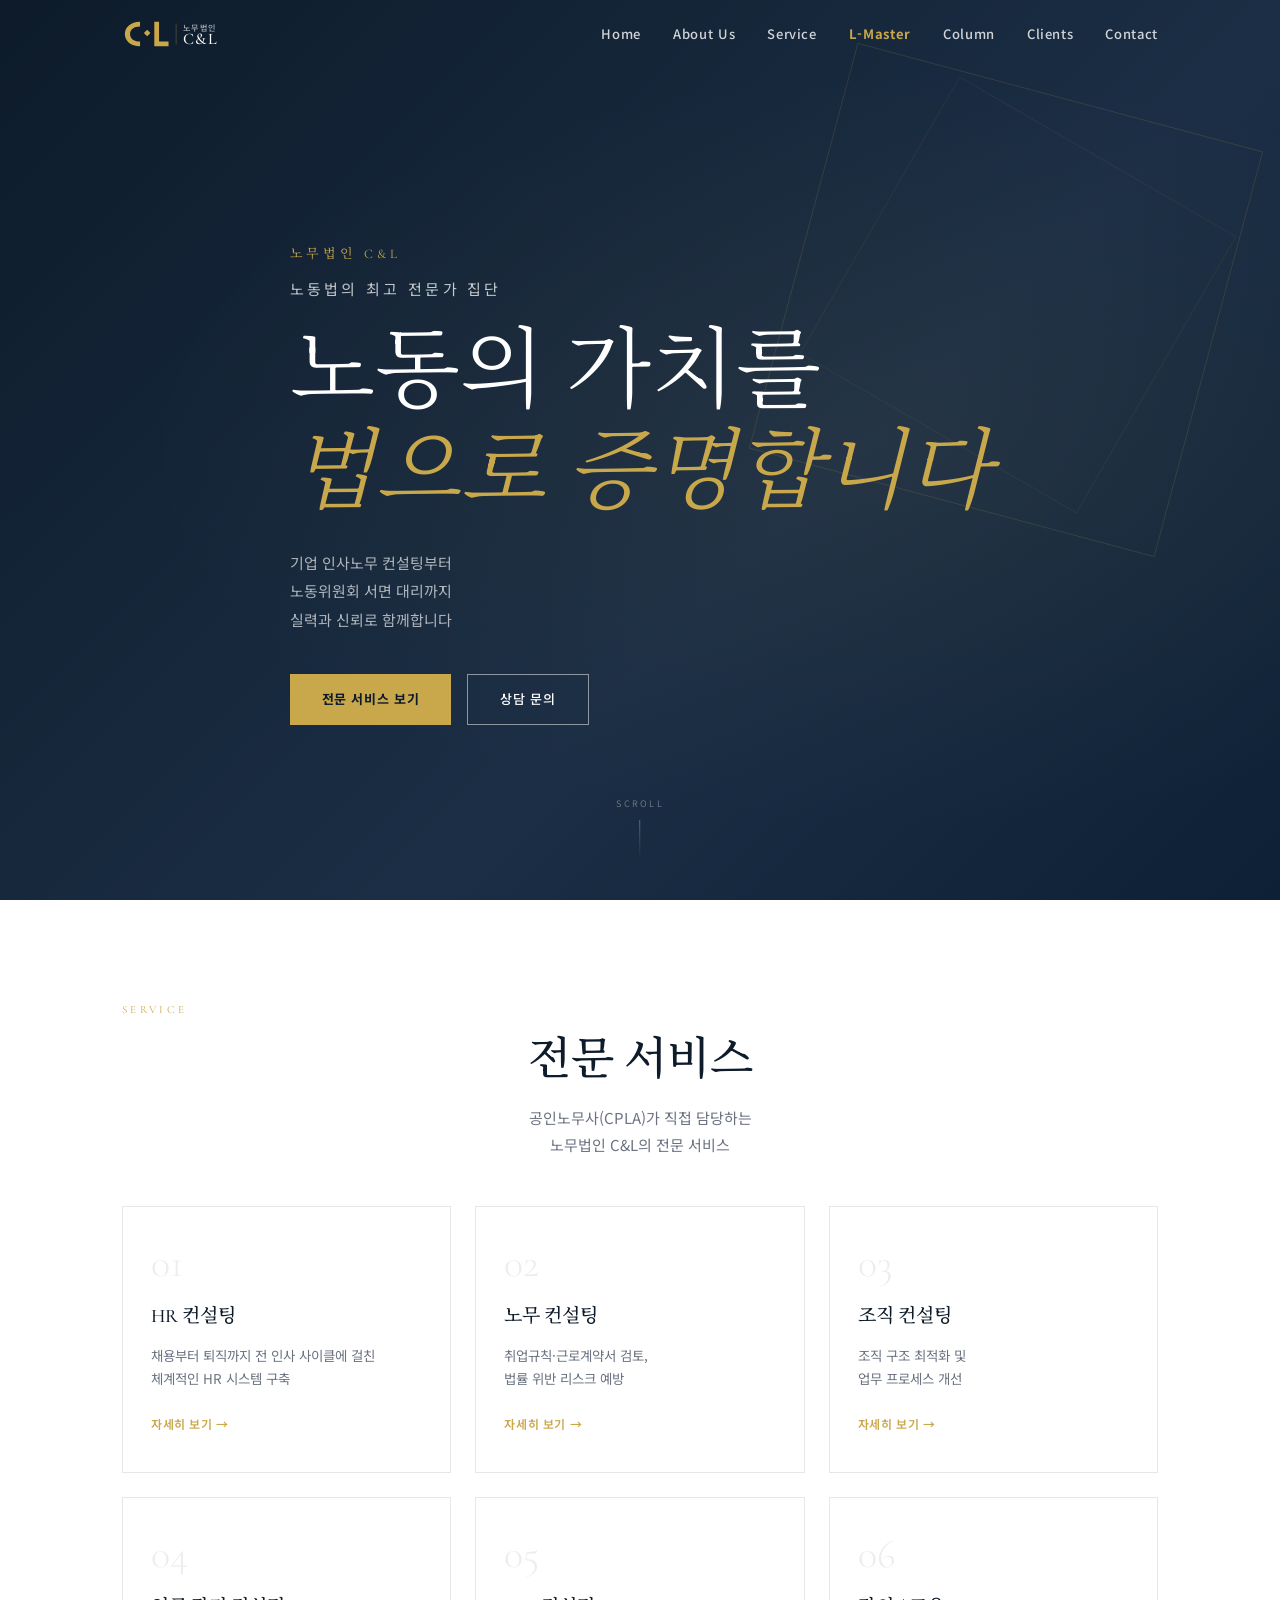
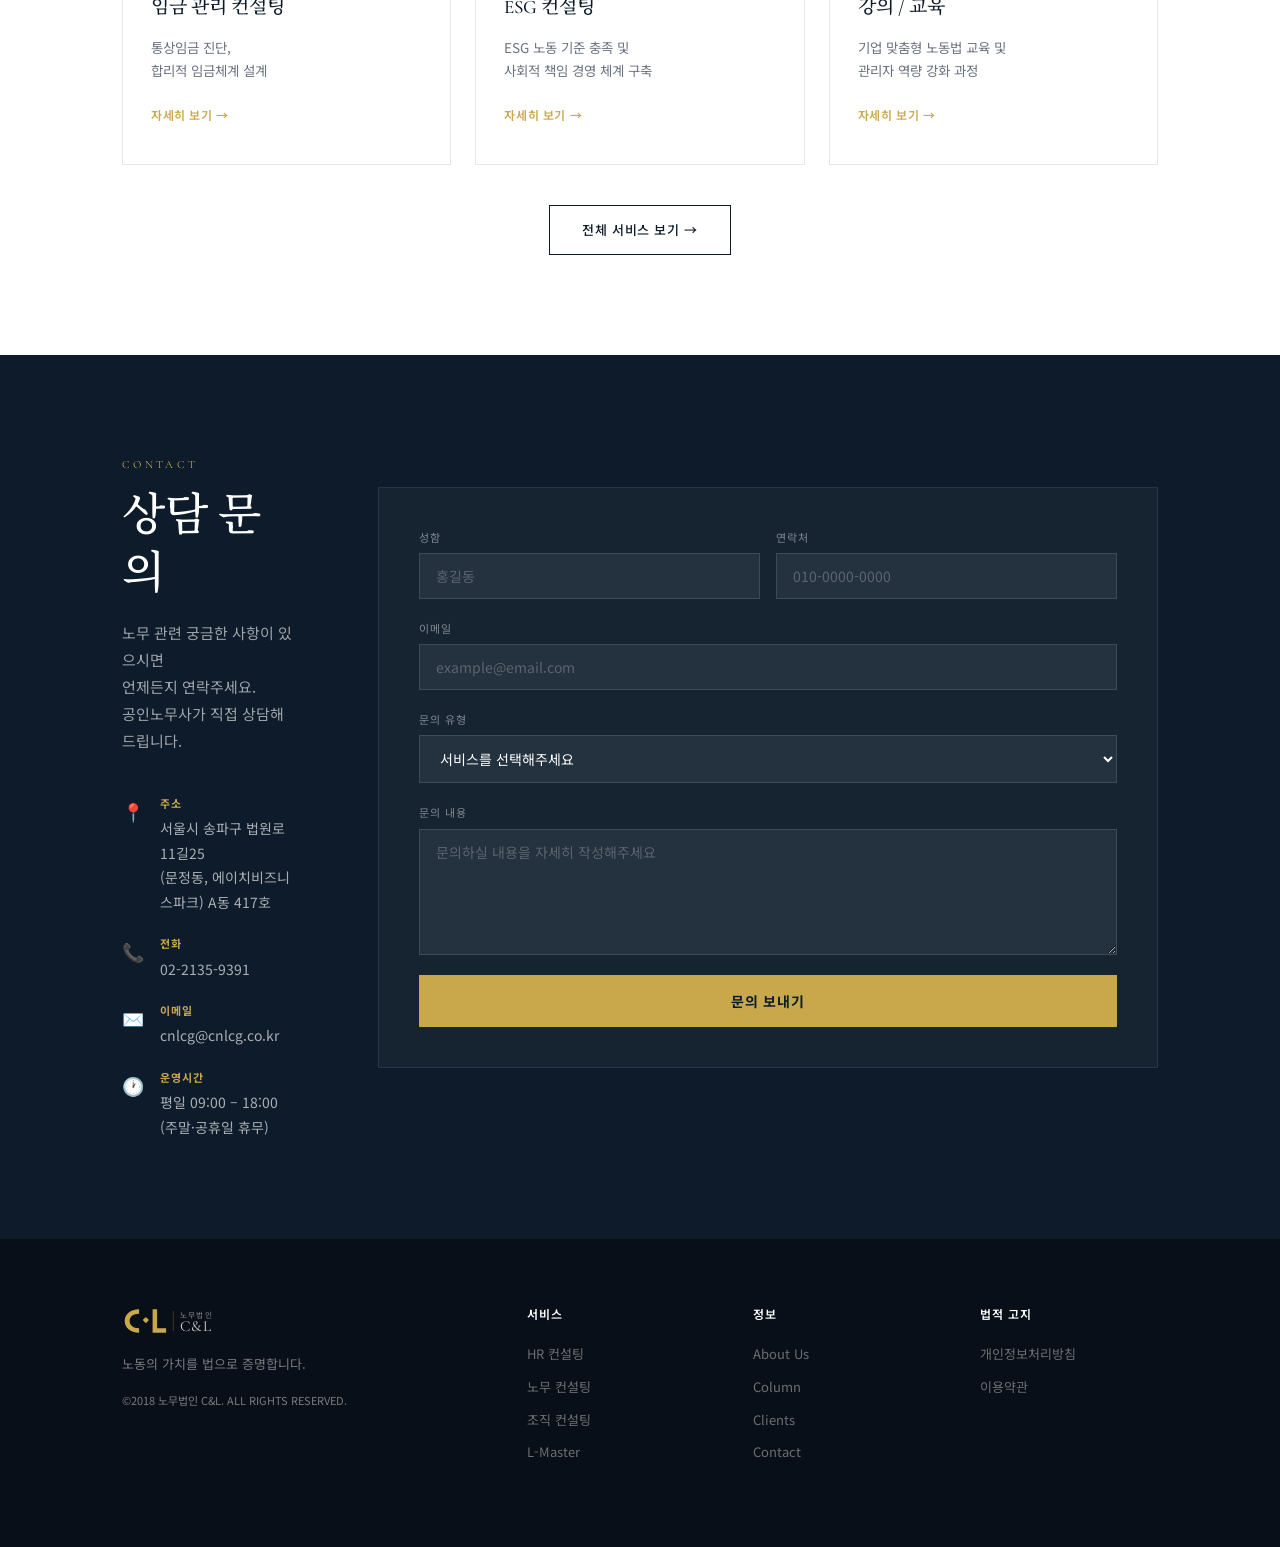
==== index.html @ 1c38db52 "Add files via upload" ====
<!DOCTYPE html>
<html lang="ko">
<head>
  <meta charset="UTF-8"/><meta name="viewport" content="width=device-width,initial-scale=1.0"/>
  <title>노무법인 C&amp;L | Labor &amp; HR Consulting</title>
  <link rel="stylesheet" href="style.css"/>
  <link rel="preconnect" href="https://fonts.googleapis.com">
  <link href="https://fonts.googleapis.com/css2?family=Noto+Serif+KR:wght@300;400;600;700&family=Noto+Sans+KR:wght@300;400;500;700&family=Cormorant+Garamond:ital,wght@0,300;0,500;0,600;1,300;1,500&display=swap" rel="stylesheet">
</head>
<body>
<!-- NAV -->
<header class="nav-header" id="navbar">
  <div class="nav-inner">
    <a href="index.html" class="logo">
      <svg class="logo-svg" viewBox="0 0 148 40" fill="none">
        <path d="M19 7 C9 7 3 13 3 20 C3 27 9 33 19 33 L19 28 C12 28 8.5 24.5 8.5 20 C8.5 15.5 12 12 19 12 Z" fill="#c9a84c"/>
        <rect x="24" y="16.5" width="5" height="5" rx="0.8" fill="#c9a84c" transform="rotate(45 26.5 19)"/>
        <path d="M34 7 L34 33 L49 33 L49 28 L39 28 L39 7 Z" fill="#c9a84c"/>
        <line x1="57" y1="9" x2="57" y2="31" stroke="rgba(201,168,76,0.3)" stroke-width="1"/>
        <text x="64" y="17" font-family="'Noto Sans KR',sans-serif" font-size="8.5" font-weight="500" fill="rgba(255,255,255,0.65)" letter-spacing="1.5">노무법인</text>
        <text x="64" y="31" font-family="'Cormorant Garamond',serif" font-size="17" font-weight="500" fill="#ffffff" letter-spacing="1.5">C&amp;L</text>
      </svg>
    </a>
    <nav class="nav-links">
      <a href="index.html"   class="nav-link active">Home</a>
      <a href="about.html"   class="nav-link">About Us</a>
      <a href="service.html" class="nav-link">Service</a>
      <a href="lmaster.html" class="nav-link lmaster-link">L-Master</a>
      <a href="column.html"  class="nav-link">Column</a>
      <a href="clients.html" class="nav-link">Clients</a>
      <a href="contact.html" class="nav-link">Contact</a>
    </nav>
    <button class="hamburger" id="hamburger"><span></span><span></span><span></span></button>
  </div>
  <div class="mobile-menu" id="mobileMenu">
    <a href="index.html"   class="mob-link">Home</a>
    <a href="about.html"   class="mob-link">About Us</a>
    <a href="service.html" class="mob-link">Service</a>
    <a href="lmaster.html" class="mob-link">L-Master</a>
    <a href="column.html"  class="mob-link">Column</a>
    <a href="clients.html" class="mob-link">Clients</a>
    <a href="contact.html" class="mob-link">Contact</a>
  </div>
</header>

<!-- HERO -->
<section class="hero" id="home">
  <div class="hero-bg"></div>
  <div class="hero-overlay"></div>
  <div class="hero-content">
    <p class="hero-firm animate-up">노무법인 C&amp;L</p>
    <p class="hero-sub animate-up delay-1">노동법의 최고 전문가 집단</p>
    <h1 class="hero-title animate-up delay-2">노동의 가치를<br/><em>법으로 증명합니다</em></h1>
    <p class="hero-desc animate-up delay-3">
      기업 인사노무 컨설팅부터<br/>노동위원회 서면 대리까지<br/>실력과 신뢰로 함께합니다
    </p>
    <div class="hero-cta animate-up delay-4">
      <a href="service.html" class="btn-primary">전문 서비스 보기</a>
      <a href="contact.html" class="btn-outline">상담 문의</a>
    </div>
  </div>
  <div class="hero-scroll-indicator"><span>SCROLL</span><div class="scroll-line"></div></div>
</section>

<!-- 전문 서비스 안내 -->
<section class="section service-section" id="service">
  <div class="container">
    <div class="section-label">Service</div>
    <h2 class="section-title centered">전문 서비스</h2>
    <p class="section-sub centered">
      공인노무사(CPLA)가 직접 담당하는<br/>노무법인 C&amp;L의 전문 서비스
    </p>
    <div class="service-grid">
      <div class="service-card">
        <div class="service-num">01</div>
        <h3>HR 컨설팅</h3>
        <p>채용부터 퇴직까지 전 인사 사이클에 걸친<br/>체계적인 HR 시스템 구축</p>
        <a href="service.html#hr" class="service-link">자세히 보기 →</a>
      </div>
      <div class="service-card">
        <div class="service-num">02</div>
        <h3>노무 컨설팅</h3>
        <p>취업규칙·근로계약서 검토,<br/>법률 위반 리스크 예방</p>
        <a href="service.html#labor" class="service-link">자세히 보기 →</a>
      </div>
      <div class="service-card">
        <div class="service-num">03</div>
        <h3>조직 컨설팅</h3>
        <p>조직 구조 최적화 및<br/>업무 프로세스 개선</p>
        <a href="service.html#org" class="service-link">자세히 보기 →</a>
      </div>
      <div class="service-card">
        <div class="service-num">04</div>
        <h3>임금 관리 컨설팅</h3>
        <p>통상임금 진단,<br/>합리적 임금체계 설계</p>
        <a href="service.html#salary" class="service-link">자세히 보기 →</a>
      </div>
      <div class="service-card">
        <div class="service-num">05</div>
        <h3>ESG 컨설팅</h3>
        <p>ESG 노동 기준 충족 및<br/>사회적 책임 경영 체계 구축</p>
        <a href="service.html#esg" class="service-link">자세히 보기 →</a>
      </div>
      <div class="service-card">
        <div class="service-num">06</div>
        <h3>강의 / 교육</h3>
        <p>기업 맞춤형 노동법 교육 및<br/>관리자 역량 강화 과정</p>
        <a href="service.html#lecture" class="service-link">자세히 보기 →</a>
      </div>
    </div>
    <div style="text-align:center;margin-top:40px">
      <a href="service.html" class="btn-outline dark">전체 서비스 보기 →</a>
    </div>
  </div>
</section>

<!-- 상담 문의 -->
<section class="section contact-section" id="contact">
  <div class="container">
    <div class="section-label">Contact</div>
    <div class="contact-grid">
      <div class="contact-info">
        <h2 class="section-title">상담 문의</h2>
        <p class="contact-desc">
          노무 관련 궁금한 사항이 있으시면<br/>언제든지 연락주세요.<br/>
          공인노무사가 직접 상담해 드립니다.
        </p>
        <div class="contact-details">
          <div class="contact-item">
            <span class="contact-icon">📍</span>
            <div><strong>주소</strong>
              <p>서울시 송파구 법원로 11길25<br/>(문정동, 에이치비즈니스파크) A동 417호</p>
            </div>
          </div>
          <div class="contact-item">
            <span class="contact-icon">📞</span>
            <div><strong>전화</strong><p>02-2135-9391</p></div>
          </div>
          <div class="contact-item">
            <span class="contact-icon">✉️</span>
            <div><strong>이메일</strong><p>cnlcg@cnlcg.co.kr</p></div>
          </div>
          <div class="contact-item">
            <span class="contact-icon">🕐</span>
            <div><strong>운영시간</strong><p>평일 09:00 – 18:00<br/>(주말·공휴일 휴무)</p></div>
          </div>
        </div>
      </div>
      <div class="contact-form-wrap">
        <form class="contact-form" onsubmit="handleSubmit(event)">
          <div class="form-row">
            <div class="form-group"><label>성함</label><input type="text" placeholder="홍길동" required/></div>
            <div class="form-group"><label>연락처</label><input type="tel" placeholder="010-0000-0000" required/></div>
          </div>
          <div class="form-group"><label>이메일</label><input type="email" placeholder="example@email.com"/></div>
          <div class="form-group">
            <label>문의 유형</label>
            <select>
              <option value="">서비스를 선택해주세요</option>
              <option>HR 컨설팅</option><option>노무 컨설팅</option><option>조직 컨설팅</option>
              <option>임금 관리 컨설팅</option><option>ESG 컨설팅</option><option>강의 / 교육</option>
              <option>L-Master (노동위원회 서면)</option><option>기타</option>
            </select>
          </div>
          <div class="form-group"><label>문의 내용</label><textarea placeholder="문의하실 내용을 자세히 작성해주세요" rows="5" required></textarea></div>
          <button type="submit" class="btn-primary full-width">문의 보내기</button>
        </form>
      </div>
    </div>
  </div>
</section>

<!-- FOOTER -->
<footer class="footer">
  <div class="container">
    <div class="footer-grid">
      <div class="footer-brand">
        <svg class="footer-logo-svg" viewBox="0 0 148 40" fill="none">
          <path d="M19 7 C9 7 3 13 3 20 C3 27 9 33 19 33 L19 28 C12 28 8.5 24.5 8.5 20 C8.5 15.5 12 12 19 12 Z" fill="#c9a84c"/>
          <rect x="24" y="16.5" width="5" height="5" rx="0.8" fill="#c9a84c" transform="rotate(45 26.5 19)"/>
          <path d="M34 7 L34 33 L49 33 L49 28 L39 28 L39 7 Z" fill="#c9a84c"/>
          <line x1="57" y1="9" x2="57" y2="31" stroke="rgba(201,168,76,0.3)" stroke-width="1"/>
          <text x="64" y="17" font-family="'Noto Sans KR',sans-serif" font-size="8.5" fill="rgba(255,255,255,0.5)" letter-spacing="1.5">노무법인</text>
          <text x="64" y="31" font-family="'Cormorant Garamond',serif" font-size="17" fill="rgba(255,255,255,0.8)" letter-spacing="1.5">C&amp;L</text>
        </svg>
        <p>노동의 가치를 법으로 증명합니다.</p>
        <p class="footer-copy">©2018 노무법인 C&amp;L. ALL RIGHTS RESERVED.</p>
      </div>
      <div class="footer-links"><h4>서비스</h4>
        <a href="service.html">HR 컨설팅</a><a href="service.html">노무 컨설팅</a>
        <a href="service.html">조직 컨설팅</a><a href="lmaster.html">L-Master</a>
      </div>
      <div class="footer-links"><h4>정보</h4>
        <a href="about.html">About Us</a><a href="column.html">Column</a>
        <a href="clients.html">Clients</a><a href="contact.html">Contact</a>
      </div>
      <div class="footer-links"><h4>법적 고지</h4>
        <a href="#">개인정보처리방침</a><a href="#">이용약관</a>
      </div>
    </div>
  </div>
</footer>
<script src="script.js"></script>
</body>
</html>
---- style.css ----
/* ── RESET & VARIABLES ── */
*, *::before, *::after { box-sizing: border-box; margin: 0; padding: 0; }

:root {
  --navy:    #0d1b2a;
  --navy2:   #1b2e45;
  --gold:    #c9a84c;
  --gold2:   #e8c96a;
  --cream:   #f5f0e8;
  --light:   #fafaf7;
  --gray:    #6b7280;
  --gray2:   #9ca3af;
  --white:   #ffffff;
  --lm-dark: #111827;
  --lm-red:  #c0392b;

  --ff-serif: 'Cormorant Garamond', 'Noto Serif KR', serif;
  --ff-sans:  'Noto Sans KR', sans-serif;

  --radius: 4px;
  --shadow: 0 4px 24px rgba(13,27,42,0.10);
  --shadow-lg: 0 12px 48px rgba(13,27,42,0.18);
}

html { scroll-behavior: smooth; }

body {
  font-family: var(--ff-sans);
  font-size: 15px;
  line-height: 1.75;
  color: var(--navy);
  background: var(--white);
  overflow-x: hidden;
}

/* ── TYPOGRAPHY HELPERS ── */
.section-label {
  font-family: var(--ff-serif);
  font-size: 11px;
  letter-spacing: 0.3em;
  text-transform: uppercase;
  color: var(--gold);
  margin-bottom: 12px;
}

.section-title {
  font-family: var(--ff-serif);
  font-size: clamp(2rem, 4vw, 2.8rem);
  font-weight: 500;
  line-height: 1.3;
  color: var(--navy);
  margin-bottom: 16px;
}

.section-title.centered,
.section-sub.centered {
  text-align: center;
}

.section-sub {
  color: var(--gray);
  font-size: 15px;
  margin-bottom: 48px;
  max-width: 520px;
}

.centered { margin-left: auto; margin-right: auto; }

.section {
  padding: 100px 0;
}

.container {
  max-width: 1100px;
  margin: 0 auto;
  padding: 0 32px;
}

/* ── BUTTONS ── */
.btn-primary {
  display: inline-block;
  background: var(--gold);
  color: var(--navy);
  font-family: var(--ff-sans);
  font-weight: 700;
  font-size: 13px;
  letter-spacing: 0.05em;
  padding: 14px 32px;
  text-decoration: none;
  border: none;
  cursor: pointer;
  transition: background 0.25s, transform 0.2s;
}
.btn-primary:hover { background: var(--gold2); transform: translateY(-2px); }

.btn-outline {
  display: inline-block;
  background: transparent;
  color: var(--white);
  font-family: var(--ff-sans);
  font-weight: 500;
  font-size: 13px;
  letter-spacing: 0.05em;
  padding: 13px 32px;
  text-decoration: none;
  border: 1.5px solid rgba(255,255,255,0.5);
  cursor: pointer;
  transition: border-color 0.25s, color 0.25s, transform 0.2s;
}
.btn-outline:hover { border-color: var(--gold); color: var(--gold); transform: translateY(-2px); }

/* dark variant for non-hero */
.btn-outline.dark {
  color: var(--navy);
  border-color: var(--navy);
}
.btn-outline.dark:hover { border-color: var(--gold); color: var(--gold); }

/* ── NAVBAR ── */
.nav-header {
  position: fixed;
  top: 0; left: 0; right: 0;
  z-index: 999;
  transition: background 0.35s, box-shadow 0.35s;
}

.nav-header.scrolled {
  background: var(--navy);
  box-shadow: 0 2px 20px rgba(0,0,0,0.25);
}

.nav-inner {
  max-width: 1100px;
  margin: 0 auto;
  padding: 0 32px;
  height: 68px;
  display: flex;
  align-items: center;
  justify-content: space-between;
}

.logo {
  display: flex;
  align-items: center;
  text-decoration: none;
}
.logo-svg {
  height: 38px;
  width: auto;
}
.footer-logo-svg {
  height: 36px;
  width: auto;
  margin-bottom: 14px;
  display: block;
}

/* ── L-MASTER BANNER (service section 하단) ── */
.lmaster-banner {
  margin-top: 56px;
  background: var(--navy);
  display: flex;
  align-items: center;
  justify-content: space-between;
  gap: 32px;
  padding: 40px 48px;
  flex-wrap: wrap;
}
.lmaster-banner-label {
  display: inline-block;
  background: var(--gold);
  color: var(--navy);
  font-size: 10px;
  font-weight: 700;
  letter-spacing: 0.18em;
  padding: 3px 10px;
  margin-bottom: 10px;
}
.lmaster-banner-text strong {
  display: block;
  font-family: var(--ff-serif);
  font-size: 22px;
  font-weight: 500;
  color: var(--white);
  margin-bottom: 8px;
  line-height: 1.3;
}
.lmaster-banner-text p {
  color: rgba(255,255,255,0.55);
  font-size: 14px;
  line-height: 1.8;
}

.nav-links {
  display: flex;
  gap: 32px;
  align-items: center;
}

.nav-link {
  font-size: 13px;
  font-weight: 500;
  letter-spacing: 0.05em;
  color: rgba(255,255,255,0.8);
  text-decoration: none;
  transition: color 0.2s;
  position: relative;
}

.nav-link::after {
  content: '';
  position: absolute;
  bottom: -4px; left: 0; right: 0;
  height: 1.5px;
  background: var(--gold);
  transform: scaleX(0);
  transition: transform 0.25s;
  transform-origin: left;
}

.nav-link:hover, .nav-link.active { color: var(--white); }
.nav-link:hover::after, .nav-link.active::after { transform: scaleX(1); }

.lmaster-link {
  color: var(--gold) !important;
  font-weight: 700;
}

.hamburger {
  display: none;
  flex-direction: column;
  gap: 5px;
  background: none;
  border: none;
  cursor: pointer;
  padding: 4px;
}
.hamburger span {
  display: block;
  width: 24px;
  height: 2px;
  background: var(--white);
  transition: transform 0.3s, opacity 0.3s;
}

.mobile-menu {
  display: none;
  flex-direction: column;
  background: var(--navy);
  padding: 16px 32px 24px;
  border-top: 1px solid rgba(255,255,255,0.1);
}
.mobile-menu.open { display: flex; }
.mob-link {
  color: rgba(255,255,255,0.8);
  text-decoration: none;
  padding: 10px 0;
  font-size: 14px;
  font-weight: 500;
  border-bottom: 1px solid rgba(255,255,255,0.07);
}

/* ── HERO ── */
.hero {
  position: relative;
  min-height: 100vh;
  display: flex;
  align-items: center;
  overflow: hidden;
}

.hero-bg {
  position: absolute;
  inset: 0;
  background:
    linear-gradient(135deg, #0d1b2a 0%, #1b2e45 60%, #0d2035 100%);
}

/* decorative geometric lines */
.hero-bg::before {
  content: '';
  position: absolute;
  top: 10%;
  right: 5%;
  width: 420px;
  height: 420px;
  border: 1px solid rgba(201,168,76,0.15);
  transform: rotate(15deg);
}
.hero-bg::after {
  content: '';
  position: absolute;
  top: 15%;
  right: 8%;
  width: 320px;
  height: 320px;
  border: 1px solid rgba(201,168,76,0.08);
  transform: rotate(30deg);
}

.hero-overlay {
  position: absolute;
  inset: 0;
  background: radial-gradient(ellipse at 70% 50%, rgba(201,168,76,0.06) 0%, transparent 60%);
}

.hero-content {
  position: relative;
  z-index: 2;
  max-width: 1100px;
  margin: 0 auto;
  padding: 0 32px;
  padding-top: 68px;
}

.hero-sub {
  font-size: 15px;
  letter-spacing: 0.22em;
  text-transform: uppercase;
  color: rgba(255,255,255,0.75);
  margin-bottom: 20px;
  font-weight: 400;
}
.hero-firm {
  font-family: var(--ff-serif);
  font-size: 13px;
  letter-spacing: 0.3em;
  text-transform: uppercase;
  color: var(--gold);
  margin-bottom: 10px;
}
.delay-4 { animation-delay: 0.8s; }

.column-header-row {
  display: flex;
  align-items: flex-end;
  justify-content: space-between;
  margin-bottom: 40px;
  gap: 24px;
  flex-wrap: wrap;
}
.column-header-row .section-title { margin-bottom: 8px; }
.column-header-row .section-sub   { margin-bottom: 0; }

.hero-title {
  font-family: var(--ff-serif);
  font-size: clamp(3rem, 7vw, 5.5rem);
  font-weight: 300;
  line-height: 1.15;
  color: var(--white);
  margin-bottom: 24px;
}
.hero-title em {
  font-style: italic;
  color: var(--gold);
}

.hero-desc {
  color: rgba(255,255,255,0.65);
  font-size: 15px;
  line-height: 1.9;
  margin-bottom: 40px;
  max-width: 480px;
}

.hero-cta {
  display: flex;
  gap: 16px;
  flex-wrap: wrap;
}

.hero-scroll-indicator {
  position: absolute;
  bottom: 40px;
  left: 50%;
  transform: translateX(-50%);
  display: flex;
  flex-direction: column;
  align-items: center;
  gap: 8px;
  z-index: 2;
}
.hero-scroll-indicator span {
  font-size: 9px;
  letter-spacing: 0.25em;
  color: rgba(255,255,255,0.35);
}
.scroll-line {
  width: 1px;
  height: 40px;
  background: linear-gradient(to bottom, rgba(255,255,255,0.3), transparent);
  animation: scrollPulse 2s ease-in-out infinite;
}
@keyframes scrollPulse {
  0%, 100% { opacity: 0.3; transform: scaleY(1); }
  50% { opacity: 0.7; transform: scaleY(1.2); }
}

/* ── ANIMATIONS ── */
.animate-up {
  opacity: 0;
  transform: translateY(30px);
  animation: fadeUp 0.8s ease forwards;
}
.delay-1 { animation-delay: 0.2s; }
.delay-2 { animation-delay: 0.4s; }
.delay-3 { animation-delay: 0.6s; }

@keyframes fadeUp {
  to { opacity: 1; transform: translateY(0); }
}

/* ── ABOUT ── */
.about-section { background: var(--light); }

.about-grid {
  display: grid;
  grid-template-columns: 1fr 1fr;
  gap: 80px;
  align-items: center;
}

.about-desc {
  color: var(--gray);
  margin-bottom: 16px;
  font-size: 15px;
}

.about-stats {
  display: flex;
  gap: 40px;
  margin-top: 40px;
  padding-top: 32px;
  border-top: 1px solid rgba(13,27,42,0.1);
}

.stat-num {
  display: block;
  font-family: var(--ff-serif);
  font-size: 2.4rem;
  font-weight: 500;
  color: var(--gold);
  line-height: 1;
  margin-bottom: 4px;
}
.stat-label {
  font-size: 12px;
  color: var(--gray);
  letter-spacing: 0.05em;
}

.about-visual {
  display: grid;
  grid-template-columns: 1fr 1fr;
  gap: 16px;
}

.about-card {
  background: var(--white);
  border: 1px solid rgba(13,27,42,0.07);
  padding: 28px 24px;
  transition: box-shadow 0.25s, transform 0.25s;
}
.about-card:hover {
  box-shadow: var(--shadow);
  transform: translateY(-4px);
}
.about-card-icon {
  font-size: 24px;
  margin-bottom: 12px;
}
.about-card h3 {
  font-family: var(--ff-serif);
  font-size: 18px;
  font-weight: 500;
  margin-bottom: 8px;
  color: var(--navy);
}
.about-card p {
  font-size: 13px;
  color: var(--gray);
  line-height: 1.6;
}

/* ── SERVICE ── */
.service-section { background: var(--white); }

.service-grid {
  display: grid;
  grid-template-columns: repeat(3, 1fr);
  gap: 24px;
}

.service-card {
  border: 1px solid rgba(13,27,42,0.1);
  padding: 36px 28px;
  position: relative;
  overflow: hidden;
  transition: border-color 0.25s, box-shadow 0.25s, transform 0.25s;
  background: var(--white);
}
.service-card::before {
  content: '';
  position: absolute;
  top: 0; left: 0; right: 0;
  height: 3px;
  background: var(--gold);
  transform: scaleX(0);
  transition: transform 0.3s;
  transform-origin: left;
}
.service-card:hover {
  border-color: transparent;
  box-shadow: var(--shadow);
  transform: translateY(-6px);
}
.service-card:hover::before { transform: scaleX(1); }

.service-num {
  font-family: var(--ff-serif);
  font-size: 2.5rem;
  font-weight: 300;
  color: rgba(13,27,42,0.08);
  line-height: 1;
  margin-bottom: 16px;
}
.service-card h3 {
  font-family: var(--ff-serif);
  font-size: 19px;
  font-weight: 500;
  margin-bottom: 12px;
  color: var(--navy);
}
.service-card p {
  font-size: 13.5px;
  color: var(--gray);
  line-height: 1.7;
  margin-bottom: 20px;
}
.service-link {
  font-size: 12px;
  font-weight: 600;
  color: var(--gold);
  text-decoration: none;
  letter-spacing: 0.05em;
  transition: color 0.2s;
}
.service-link:hover { color: var(--navy); }

/* ── L-MASTER ── */
.lmaster-section {
  background: var(--lm-dark);
  color: var(--white);
  position: relative;
  overflow: hidden;
}

.lmaster-bg-text {
  position: absolute;
  top: 50%;
  right: -60px;
  transform: translateY(-50%);
  font-family: var(--ff-serif);
  font-size: clamp(8rem, 18vw, 18rem);
  font-weight: 700;
  color: rgba(255,255,255,0.025);
  white-space: nowrap;
  pointer-events: none;
  letter-spacing: -0.02em;
}

.lmaster-badge {
  display: inline-block;
  background: var(--lm-red);
  color: var(--white);
  font-size: 10px;
  font-weight: 700;
  letter-spacing: 0.2em;
  padding: 5px 14px;
  margin-bottom: 24px;
}

.lmaster-header {
  max-width: 700px;
  margin-bottom: 72px;
}

.lmaster-logo-wrap {
  display: flex;
  align-items: center;
  gap: 12px;
  margin-bottom: 24px;
}
.lmaster-logo-icon {
  font-size: 28px;
}
.lmaster-logo-text {
  font-family: var(--ff-serif);
  font-size: 26px;
  font-weight: 500;
  color: var(--gold);
  letter-spacing: 0.05em;
}

.lmaster-title {
  font-family: var(--ff-serif);
  font-size: clamp(2.2rem, 5vw, 3.8rem);
  font-weight: 300;
  line-height: 1.2;
  color: var(--white);
  margin-bottom: 20px;
}
.lmaster-title em {
  font-style: italic;
  color: var(--gold);
}
.lmaster-sub {
  color: rgba(255,255,255,0.55);
  font-size: 15px;
  line-height: 1.8;
  max-width: 600px;
}

.lmaster-why {
  margin-bottom: 72px;
}
.lmaster-why-title {
  font-family: var(--ff-serif);
  font-size: 22px;
  font-weight: 500;
  color: var(--gold);
  margin-bottom: 32px;
  letter-spacing: 0.03em;
}

.lmaster-reasons {
  display: grid;
  grid-template-columns: repeat(3, 1fr);
  gap: 24px;
}
.lmaster-reason {
  background: rgba(255,255,255,0.04);
  border: 1px solid rgba(255,255,255,0.08);
  padding: 32px 28px;
  transition: background 0.25s, border-color 0.25s;
}
.lmaster-reason:hover {
  background: rgba(201,168,76,0.08);
  border-color: rgba(201,168,76,0.3);
}
.reason-icon {
  font-size: 28px;
  margin-bottom: 16px;
}
.lmaster-reason h4 {
  font-family: var(--ff-serif);
  font-size: 18px;
  font-weight: 500;
  color: var(--white);
  margin-bottom: 10px;
}
.lmaster-reason p {
  font-size: 13.5px;
  color: rgba(255,255,255,0.55);
  line-height: 1.7;
}

/* Plans */
.lmaster-plans { margin-bottom: 64px; }

.plan-grid {
  display: grid;
  grid-template-columns: repeat(3, 1fr);
  gap: 24px;
  align-items: start;
}

.plan-card {
  border: 1px solid rgba(255,255,255,0.1);
  padding: 36px 28px;
  position: relative;
  transition: border-color 0.25s;
}
.plan-card.featured {
  border-color: var(--gold);
  background: rgba(201,168,76,0.06);
}
.plan-badge {
  position: absolute;
  top: -1px; left: -1px; right: -1px;
  background: var(--gold);
  color: var(--navy);
  font-size: 10px;
  font-weight: 700;
  letter-spacing: 0.1em;
  text-align: center;
  padding: 5px;
}
.plan-card h4 {
  font-family: var(--ff-serif);
  font-size: 20px;
  font-weight: 500;
  color: var(--white);
  margin-bottom: 16px;
  margin-top: 16px;
}
.plan-card.featured h4 { margin-top: 32px; }
.plan-price {
  font-family: var(--ff-serif);
  font-size: 2.8rem;
  font-weight: 500;
  color: var(--gold);
  margin-bottom: 24px;
  line-height: 1;
}
.plan-won { font-size: 1.4rem; }
.plan-features {
  list-style: none;
  margin-bottom: 28px;
}
.plan-features li {
  font-size: 13px;
  color: rgba(255,255,255,0.65);
  padding: 7px 0;
  border-bottom: 1px solid rgba(255,255,255,0.05);
}

.plan-cta {
  display: block;
  text-align: center;
  background: var(--gold);
  color: var(--navy);
  font-weight: 700;
  font-size: 13px;
  padding: 13px 24px;
  text-decoration: none;
  transition: background 0.25s;
}
.plan-cta:hover { background: var(--gold2); }
.plan-cta.outline {
  background: transparent;
  color: var(--white);
  border: 1.5px solid rgba(255,255,255,0.25);
}
.plan-cta.outline:hover {
  border-color: var(--gold);
  color: var(--gold);
}

.lmaster-cta-banner {
  border-top: 1px solid rgba(255,255,255,0.1);
  padding-top: 48px;
  display: flex;
  justify-content: space-between;
  align-items: center;
  gap: 32px;
  flex-wrap: wrap;
}
.lmaster-cta-banner p {
  font-family: var(--ff-serif);
  font-size: 1.3rem;
  font-style: italic;
  color: rgba(255,255,255,0.65);
  max-width: 520px;
}

/* ── COLUMN ── */
.column-section { background: var(--cream); }

.column-grid {
  display: grid;
  grid-template-columns: 1fr 1fr;
  gap: 24px;
}

.column-card {
  background: var(--white);
  padding: 32px 28px;
  border: 1px solid rgba(13,27,42,0.06);
  transition: box-shadow 0.25s, transform 0.25s;
}
.column-card:hover {
  box-shadow: var(--shadow);
  transform: translateY(-4px);
}
.column-card.featured-card {
  grid-column: span 2;
  display: grid;
  grid-template-columns: 1fr auto;
  gap: 16px;
  align-items: start;
}
.column-card.featured-card h3 {
  font-size: 22px;
}

.col-category {
  font-size: 10px;
  letter-spacing: 0.2em;
  text-transform: uppercase;
  color: var(--gold);
  font-weight: 700;
  margin-bottom: 10px;
}
.column-card h3 {
  font-family: var(--ff-serif);
  font-size: 18px;
  font-weight: 500;
  color: var(--navy);
  margin-bottom: 10px;
  line-height: 1.4;
}
.column-card p {
  font-size: 13.5px;
  color: var(--gray);
  line-height: 1.65;
  margin-bottom: 16px;
}
.col-meta {
  display: flex;
  justify-content: space-between;
  align-items: center;
  font-size: 12px;
  color: var(--gray2);
}
.col-read {
  color: var(--gold);
  text-decoration: none;
  font-weight: 600;
  font-size: 12px;
  transition: color 0.2s;
}
.col-read:hover { color: var(--navy); }
.col-more-wrap {
  text-align: center;
  margin-top: 48px;
}
.col-more-wrap .btn-outline {
  color: var(--navy);
  border-color: var(--navy);
}
.col-more-wrap .btn-outline:hover { border-color: var(--gold); color: var(--gold); }

/* ── CLIENTS ── */
.clients-section { background: var(--white); }

.clients-grid {
  display: grid;
  grid-template-columns: repeat(4, 1fr);
  gap: 1px;
  background: rgba(13,27,42,0.08);
  border: 1px solid rgba(13,27,42,0.08);
  margin-bottom: 56px;
}
.client-logo {
  background: var(--white);
  padding: 32px 20px;
  text-align: center;
  font-family: var(--ff-serif);
  font-size: 14px;
  color: var(--gray);
  font-weight: 500;
  letter-spacing: 0.02em;
  transition: background 0.2s, color 0.2s;
}
.client-logo:hover {
  background: var(--light);
  color: var(--navy);
}

.testimonial {
  border-left: 3px solid var(--gold);
  padding: 24px 32px;
  background: var(--light);
  max-width: 700px;
  margin: 0 auto;
}
.testimonial blockquote {
  font-family: var(--ff-serif);
  font-size: 18px;
  font-style: italic;
  color: var(--navy);
  line-height: 1.7;
  margin-bottom: 12px;
}
.testimonial cite {
  font-size: 13px;
  color: var(--gray);
}

/* ── CONTACT ── */
.contact-section { background: var(--navy); color: var(--white); }
.contact-section .section-label { color: var(--gold); }
.contact-section .section-title { color: var(--white); }

.contact-grid {
  display: grid;
  grid-template-columns: 1fr 1.2fr;
  gap: 80px;
  align-items: start;
}

.contact-desc {
  color: rgba(255,255,255,0.6);
  margin-bottom: 40px;
  font-size: 15px;
  line-height: 1.8;
}
.contact-details {
  display: flex;
  flex-direction: column;
  gap: 20px;
}
.contact-item {
  display: flex;
  gap: 16px;
  align-items: flex-start;
}
.contact-icon { font-size: 18px; flex-shrink: 0; margin-top: 2px; }
.contact-item strong {
  display: block;
  font-size: 11px;
  letter-spacing: 0.1em;
  text-transform: uppercase;
  color: var(--gold);
  margin-bottom: 3px;
}
.contact-item p { color: rgba(255,255,255,0.65); font-size: 14px; }

/* Form */
.contact-form-wrap {
  background: rgba(255,255,255,0.04);
  border: 1px solid rgba(255,255,255,0.08);
  padding: 40px;
}

.contact-form { display: flex; flex-direction: column; gap: 20px; }

.form-row { display: grid; grid-template-columns: 1fr 1fr; gap: 16px; }

.form-group { display: flex; flex-direction: column; gap: 6px; }
.form-group label {
  font-size: 11px;
  letter-spacing: 0.1em;
  text-transform: uppercase;
  color: rgba(255,255,255,0.45);
}
.form-group input,
.form-group select,
.form-group textarea {
  background: rgba(255,255,255,0.06);
  border: 1px solid rgba(255,255,255,0.12);
  color: var(--white);
  font-family: var(--ff-sans);
  font-size: 14px;
  padding: 12px 16px;
  outline: none;
  transition: border-color 0.2s;
  resize: vertical;
}
.form-group input::placeholder,
.form-group textarea::placeholder { color: rgba(255,255,255,0.25); }
.form-group input:focus,
.form-group select:focus,
.form-group textarea:focus { border-color: var(--gold); }
.form-group select option { background: var(--navy2); }

.btn-primary.full-width {
  width: 100%;
  text-align: center;
  padding: 16px;
  font-size: 14px;
}

/* ── FOOTER ── */
.footer {
  background: #080f18;
  padding: 64px 0 32px;
  color: rgba(255,255,255,0.45);
}
.footer-grid {
  display: grid;
  grid-template-columns: 2fr 1fr 1fr 1fr;
  gap: 48px;
  margin-bottom: 48px;
}
.footer-logo {
  font-family: var(--ff-serif);
  font-size: 22px;
  font-weight: 600;
  color: var(--white);
  margin-bottom: 12px;
  letter-spacing: 0.03em;
}
.footer-brand p {
  font-size: 13px;
  line-height: 1.7;
  margin-bottom: 4px;
}
.footer-copy { margin-top: 16px !important; font-size: 11px !important; }
.footer-links { display: flex; flex-direction: column; gap: 4px; }
.footer-links h4 {
  color: var(--white);
  font-size: 12px;
  font-weight: 600;
  letter-spacing: 0.1em;
  text-transform: uppercase;
  margin-bottom: 12px;
}
.footer-links a {
  color: rgba(255,255,255,0.4);
  text-decoration: none;
  font-size: 13px;
  padding: 3px 0;
  transition: color 0.2s;
}
.footer-links a:hover { color: var(--gold); }

/* ── RESPONSIVE ── */
@media (max-width: 900px) {
  .nav-links { display: none; }
  .hamburger { display: flex; }

  .about-grid { grid-template-columns: 1fr; gap: 48px; }
  .service-grid { grid-template-columns: 1fr 1fr; }
  .lmaster-reasons { grid-template-columns: 1fr; }
  .plan-grid { grid-template-columns: 1fr; }
  .column-grid { grid-template-columns: 1fr; }
  .column-card.featured-card { grid-column: span 1; grid-template-columns: 1fr; }
  .clients-grid { grid-template-columns: repeat(2, 1fr); }
  .contact-grid { grid-template-columns: 1fr; gap: 48px; }
  .footer-grid { grid-template-columns: 1fr 1fr; gap: 32px; }
  .lmaster-cta-banner { flex-direction: column; align-items: flex-start; }
}

@media (max-width: 600px) {
  .section { padding: 64px 0; }
  .container { padding: 0 20px; }
  .hero-cta { flex-direction: column; gap: 12px; }
  .service-grid { grid-template-columns: 1fr; }
  .about-stats { gap: 24px; }
  .clients-grid { grid-template-columns: 1fr 1fr; }
  .footer-grid { grid-template-columns: 1fr; }
  .form-row { grid-template-columns: 1fr; }
  .contact-form-wrap { padding: 24px 20px; }
}

/* ── About Why Items ── */
.about-why-item {
  display: flex;
  gap: 20px;
  margin-bottom: 36px;
  padding-bottom: 36px;
  border-bottom: 1px solid rgba(13,27,42,0.08);
}
.about-why-item:last-of-type { border-bottom: none; margin-bottom: 0; }
.about-why-num {
  font-family: var(--ff-serif);
  font-size: 2.2rem;
  font-weight: 300;
  color: rgba(201,168,76,0.25);
  line-height: 1;
  min-width: 40px;
  padding-top: 4px;
}
.about-why-title {
  font-family: var(--ff-serif);
  font-size: 17px;
  font-weight: 600;
  color: var(--navy);
  line-height: 1.5;
  margin-bottom: 10px;
}

/* ────────────────────────────────────
   COMMON SUB-PAGE STYLES
──────────────────────────────────── */
.page-hero{background:var(--navy);padding:110px 0 60px;margin-top:0}
.page-hero .section-label{color:var(--gold);margin-bottom:10px}
.page-hero h1{font-family:var(--ff-serif);font-size:clamp(2rem,5vw,3.4rem);font-weight:300;color:#fff;line-height:1.2;margin-top:8px}
.page-hero p{color:rgba(255,255,255,.5);font-size:15px;margin-top:14px;line-height:1.85}

/* About Why */
.about-why-item{display:flex;gap:22px;margin-bottom:36px;padding-bottom:36px;border-bottom:1px solid rgba(13,27,42,.09)}
.about-why-item:last-of-type{border-bottom:none;margin-bottom:0}
.about-why-num{font-family:var(--ff-serif);font-size:2.4rem;font-weight:300;color:rgba(201,168,76,.3);line-height:1;min-width:44px;padding-top:2px}
.about-why-title{font-family:var(--ff-serif);font-size:18px;font-weight:600;color:var(--navy);line-height:1.5;margin-bottom:10px}

/* Service detail */
.svc-detail{padding:72px 0}
.svc-detail:nth-child(odd){background:#fff}
.svc-detail:nth-child(even){background:#f5f0e8}
.svc-inner{max-width:900px;margin:0 auto;padding:0 32px;display:grid;grid-template-columns:140px 1fr;gap:48px;align-items:start}
.svc-num-big{font-family:var(--ff-serif);font-size:5rem;font-weight:300;color:rgba(201,168,76,.22);line-height:1;text-align:right}
.svc-title{font-family:var(--ff-serif);font-size:1.9rem;font-weight:500;color:var(--navy);margin-bottom:16px}
.svc-body p{font-size:15px;line-height:1.95;color:#374151;margin-bottom:12px}
.svc-tags{display:flex;flex-wrap:wrap;gap:8px;margin-top:18px}
.svc-tag{font-size:11px;font-weight:600;letter-spacing:.1em;color:var(--gold);background:rgba(201,168,76,.1);padding:4px 12px;border:1px solid rgba(201,168,76,.25)}

/* Clients logo grid */
.logo-grid{display:flex;flex-wrap:wrap;gap:14px;justify-content:center;align-items:center;margin-top:40px}
.cl-box{width:154px;height:70px;background:#fff;border:1px solid rgba(13,27,42,.09);display:flex;align-items:center;justify-content:center;padding:10px 14px;transition:all .2s;box-sizing:border-box}
.cl-box:hover{border-color:rgba(201,168,76,.4);box-shadow:0 4px 16px rgba(13,27,42,.08)}
.cl-box svg{max-width:100%;max-height:100%}

/* Testimonials */
.testi-grid{display:grid;grid-template-columns:repeat(2,1fr);gap:20px;margin-top:48px}
.testi-card{background:#f5f0e8;padding:28px 32px;border-left:3px solid var(--gold)}
.testi-card blockquote{font-size:14.5px;color:#374151;line-height:1.85;margin-bottom:12px;font-style:italic}
.testi-card cite{font-size:12px;color:#9ca3af;font-style:normal}

/* Contact standalone */
.contact-wrap{background:#fff;padding:0}
.contact-wrap .contact-section{background:#fff}
.contact-wrap .section-title{color:var(--navy)}
.contact-wrap .contact-desc{color:#374151}

@media(max-width:700px){
  .svc-inner{grid-template-columns:1fr;gap:12px}
  .svc-num-big{font-size:2.8rem;text-align:left}
  .testi-grid{grid-template-columns:1fr}
  .cl-box{width:130px;height:60px}
}
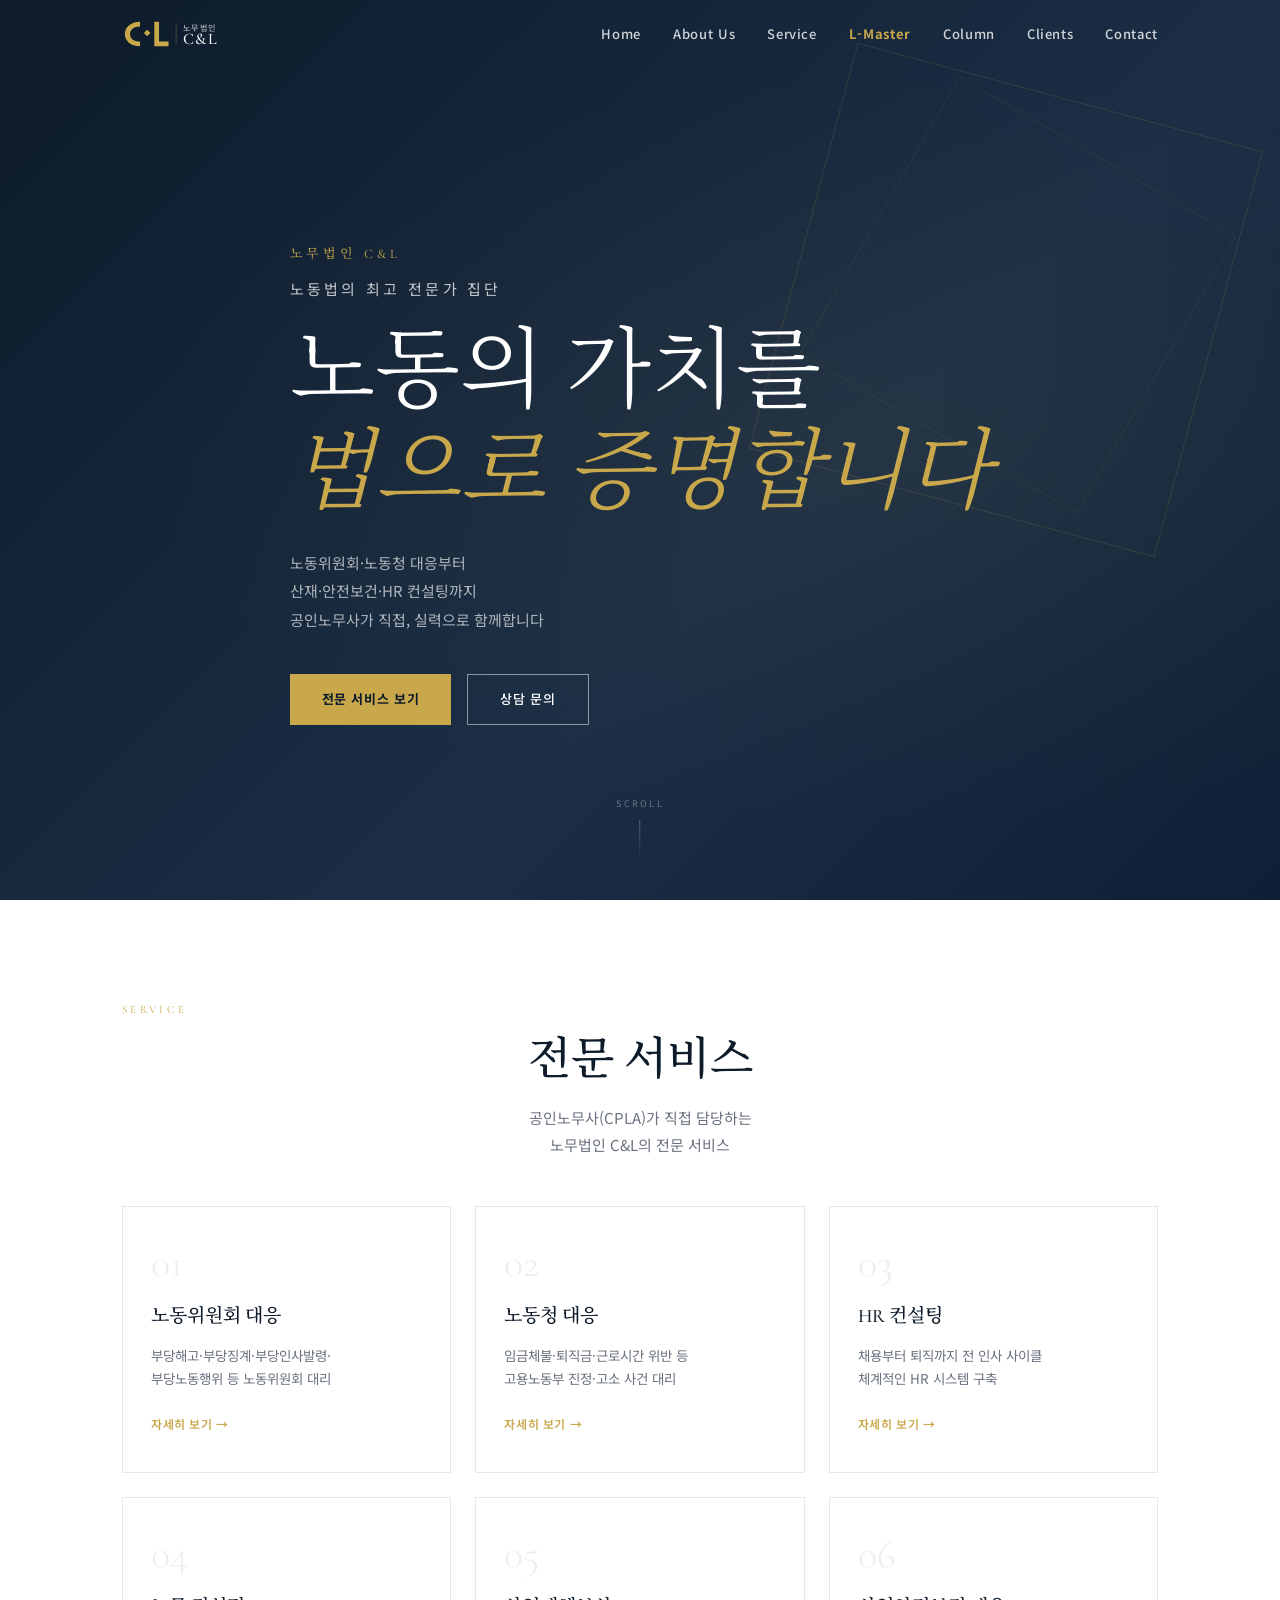
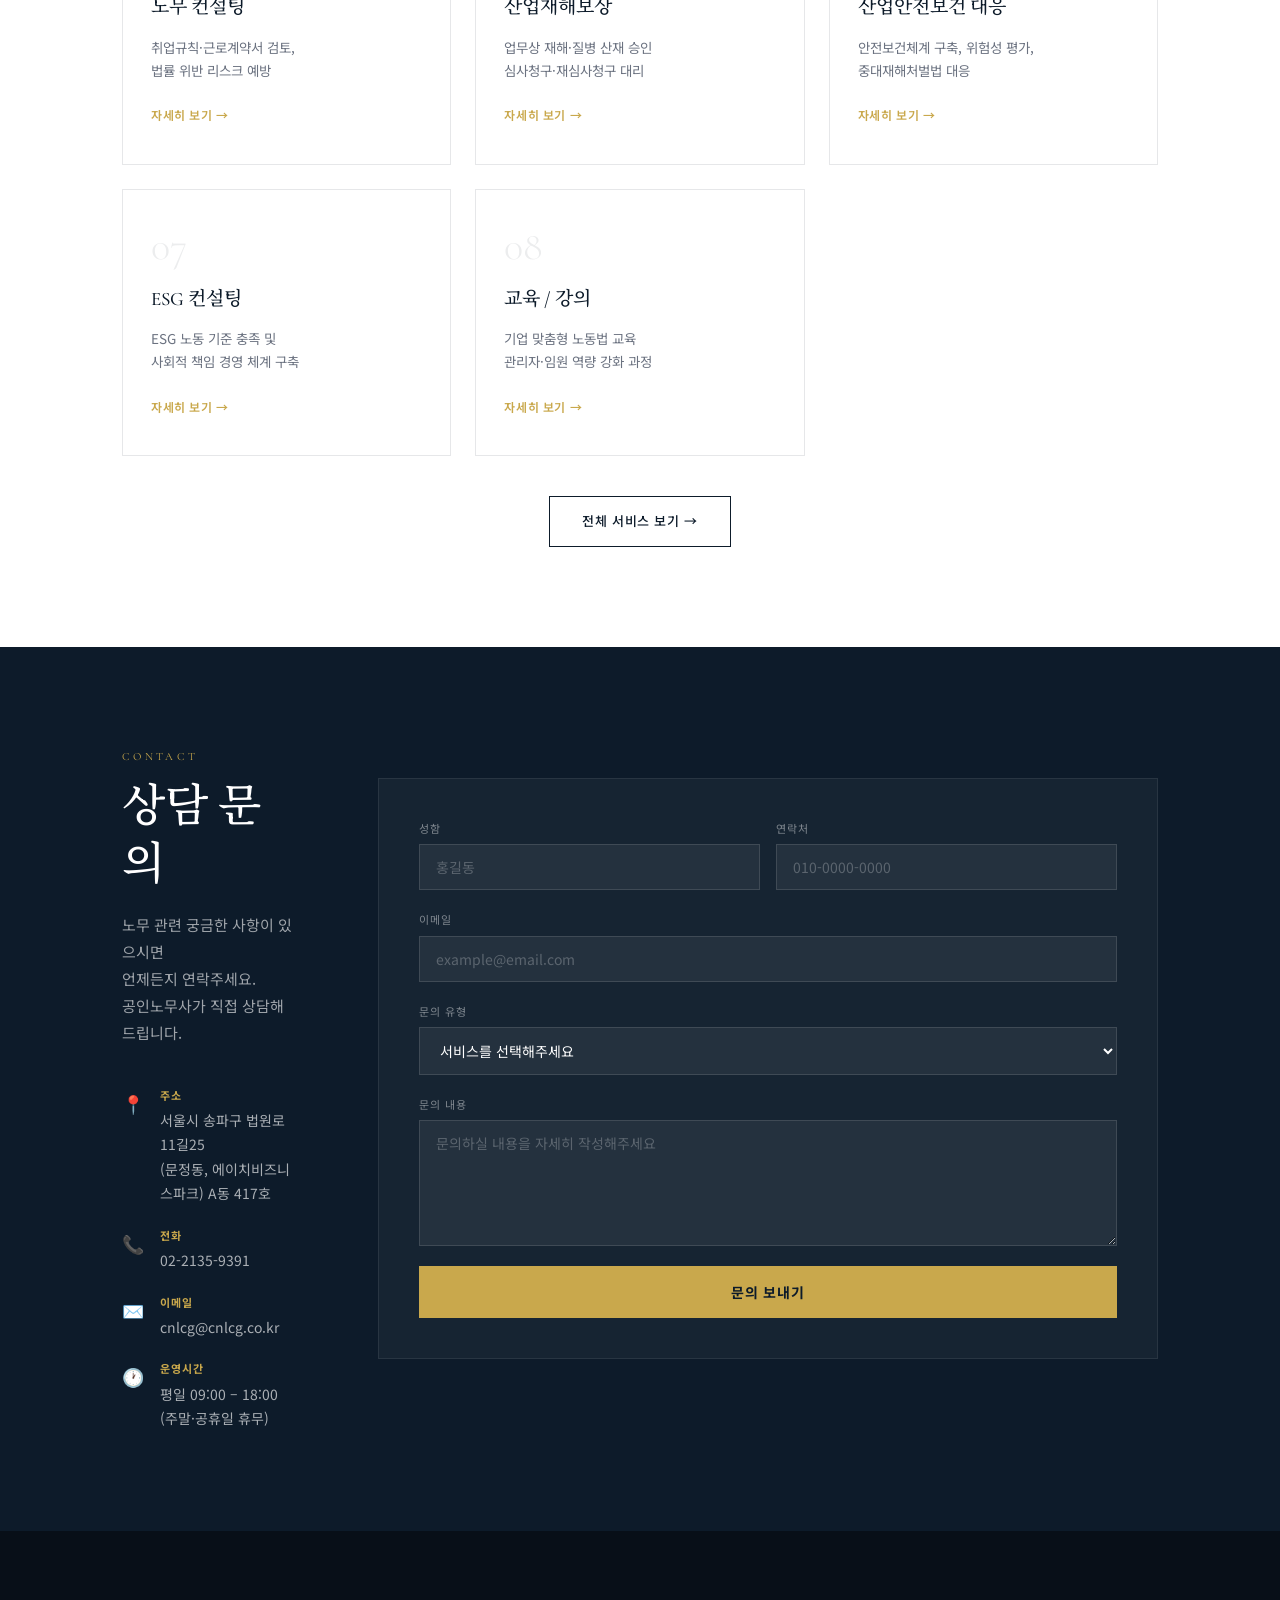
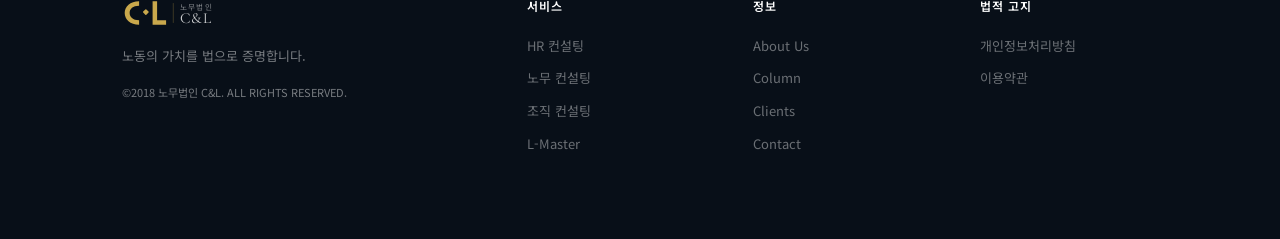
==== commit 9b5649ac: "Add files via upload" ====
--- a/index.html
+++ b/index.html
@@ -52,7 +52,7 @@
     <p class="hero-sub animate-up delay-1">노동법의 최고 전문가 집단</p>
     <h1 class="hero-title animate-up delay-2">노동의 가치를<br/><em>법으로 증명합니다</em></h1>
     <p class="hero-desc animate-up delay-3">
-      기업 인사노무 컨설팅부터<br/>노동위원회 서면 대리까지<br/>실력과 신뢰로 함께합니다
+      노동위원회·노동청 대응부터<br/>산재·안전보건·HR 컨설팅까지<br/>공인노무사가 직접, 실력으로 함께합니다
     </p>
     <div class="hero-cta animate-up delay-4">
       <a href="service.html" class="btn-primary">전문 서비스 보기</a>
@@ -73,38 +73,50 @@
     <div class="service-grid">
       <div class="service-card">
         <div class="service-num">01</div>
+        <h3>노동위원회 대응</h3>
+        <p>부당해고·부당징계·부당인사발령·<br/>부당노동행위 등 노동위원회 대리</p>
+        <a href="service.html#labor-committee" class="service-link">자세히 보기 →</a>
+      </div>
+      <div class="service-card">
+        <div class="service-num">02</div>
+        <h3>노동청 대응</h3>
+        <p>임금체불·퇴직금·근로시간 위반 등<br/>고용노동부 진정·고소 사건 대리</p>
+        <a href="service.html#labor-office" class="service-link">자세히 보기 →</a>
+      </div>
+      <div class="service-card">
+        <div class="service-num">03</div>
         <h3>HR 컨설팅</h3>
-        <p>채용부터 퇴직까지 전 인사 사이클에 걸친<br/>체계적인 HR 시스템 구축</p>
+        <p>채용부터 퇴직까지 전 인사 사이클<br/>체계적인 HR 시스템 구축</p>
         <a href="service.html#hr" class="service-link">자세히 보기 →</a>
       </div>
       <div class="service-card">
-        <div class="service-num">02</div>
+        <div class="service-num">04</div>
         <h3>노무 컨설팅</h3>
         <p>취업규칙·근로계약서 검토,<br/>법률 위반 리스크 예방</p>
-        <a href="service.html#labor" class="service-link">자세히 보기 →</a>
-      </div>
-      <div class="service-card">
-        <div class="service-num">03</div>
-        <h3>조직 컨설팅</h3>
-        <p>조직 구조 최적화 및<br/>업무 프로세스 개선</p>
-        <a href="service.html#org" class="service-link">자세히 보기 →</a>
-      </div>
-      <div class="service-card">
-        <div class="service-num">04</div>
-        <h3>임금 관리 컨설팅</h3>
-        <p>통상임금 진단,<br/>합리적 임금체계 설계</p>
-        <a href="service.html#salary" class="service-link">자세히 보기 →</a>
+        <a href="service.html#labor-consulting" class="service-link">자세히 보기 →</a>
       </div>
       <div class="service-card">
         <div class="service-num">05</div>
+        <h3>산업재해보상</h3>
+        <p>업무상 재해·질병 산재 승인<br/>심사청구·재심사청구 대리</p>
+        <a href="service.html#industrial-accident" class="service-link">자세히 보기 →</a>
+      </div>
+      <div class="service-card">
+        <div class="service-num">06</div>
+        <h3>산업안전보건 대응</h3>
+        <p>안전보건체계 구축, 위험성 평가,<br/>중대재해처벌법 대응</p>
+        <a href="service.html#safety" class="service-link">자세히 보기 →</a>
+      </div>
+      <div class="service-card">
+        <div class="service-num">07</div>
         <h3>ESG 컨설팅</h3>
         <p>ESG 노동 기준 충족 및<br/>사회적 책임 경영 체계 구축</p>
         <a href="service.html#esg" class="service-link">자세히 보기 →</a>
       </div>
       <div class="service-card">
-        <div class="service-num">06</div>
-        <h3>강의 / 교육</h3>
-        <p>기업 맞춤형 노동법 교육 및<br/>관리자 역량 강화 과정</p>
+        <div class="service-num">08</div>
+        <h3>교육 / 강의</h3>
+        <p>기업 맞춤형 노동법 교육<br/>관리자·임원 역량 강화 과정</p>
         <a href="service.html#lecture" class="service-link">자세히 보기 →</a>
       </div>
     </div>
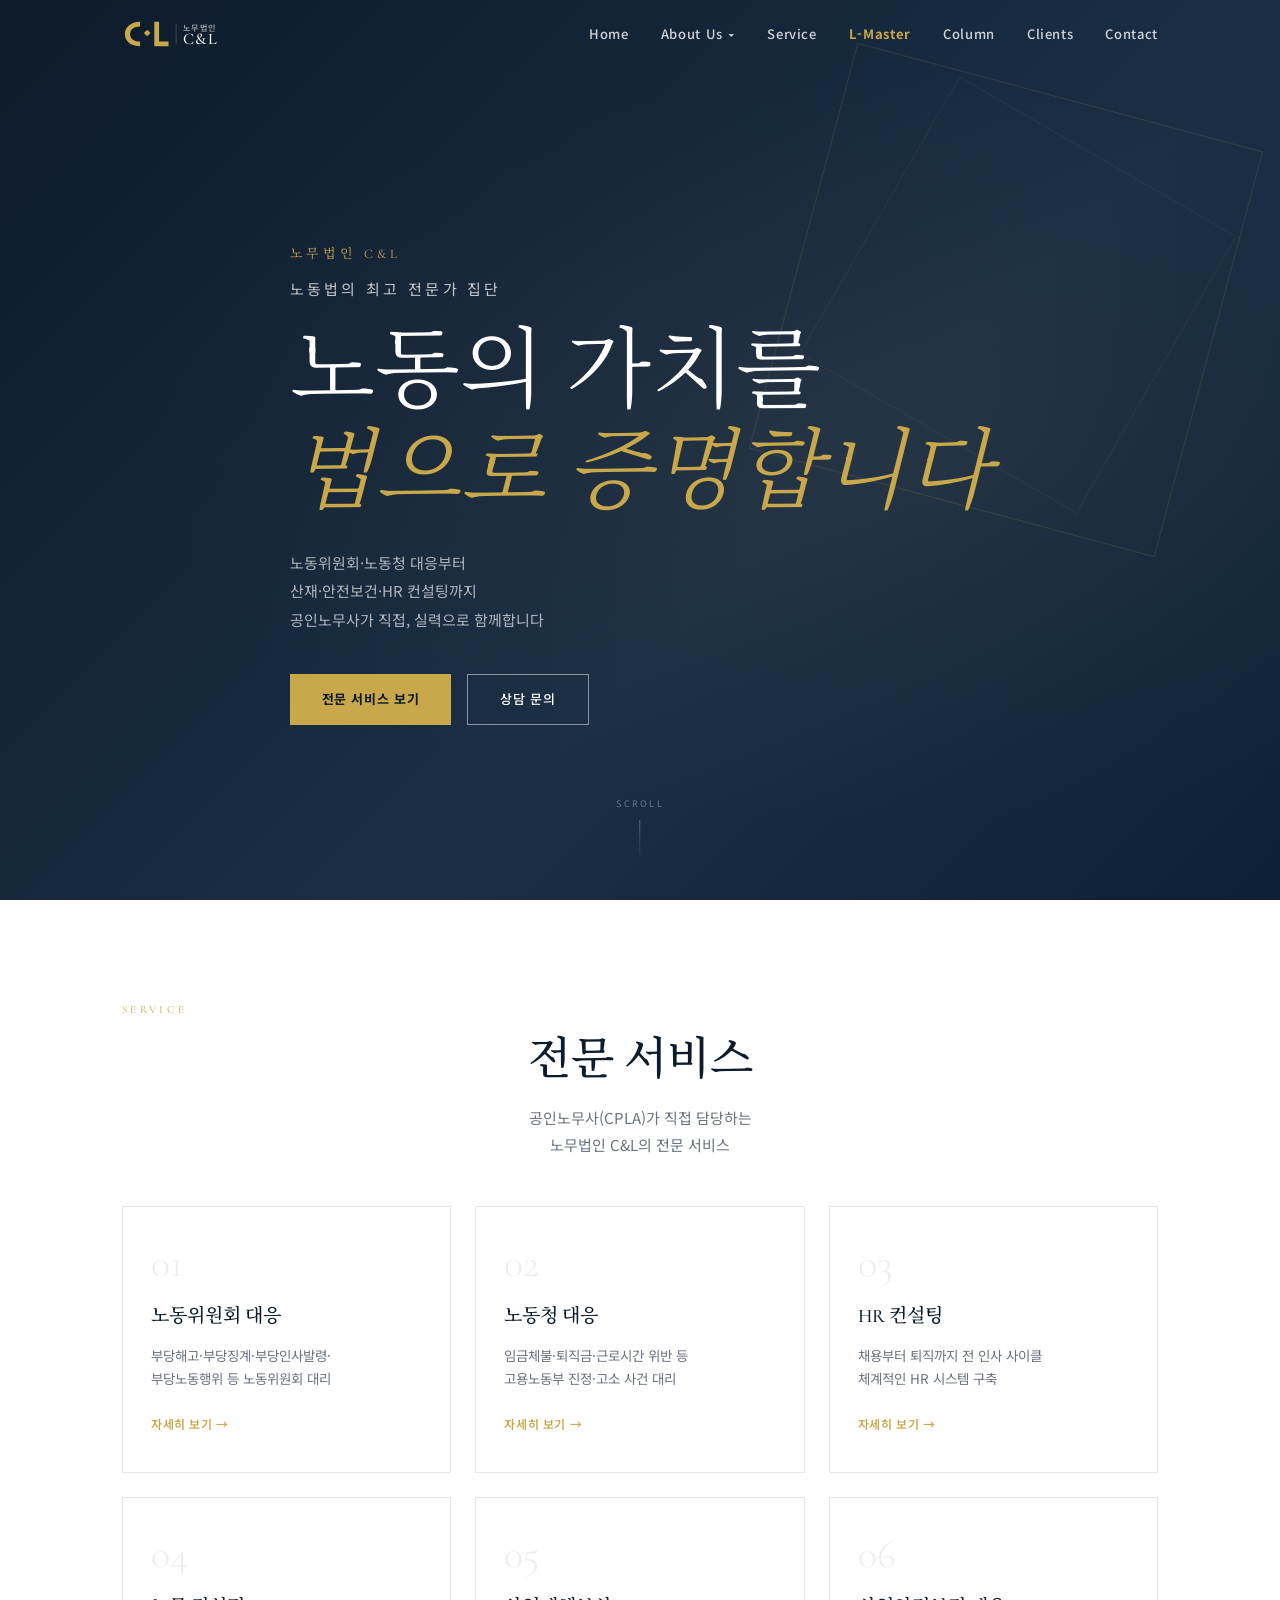
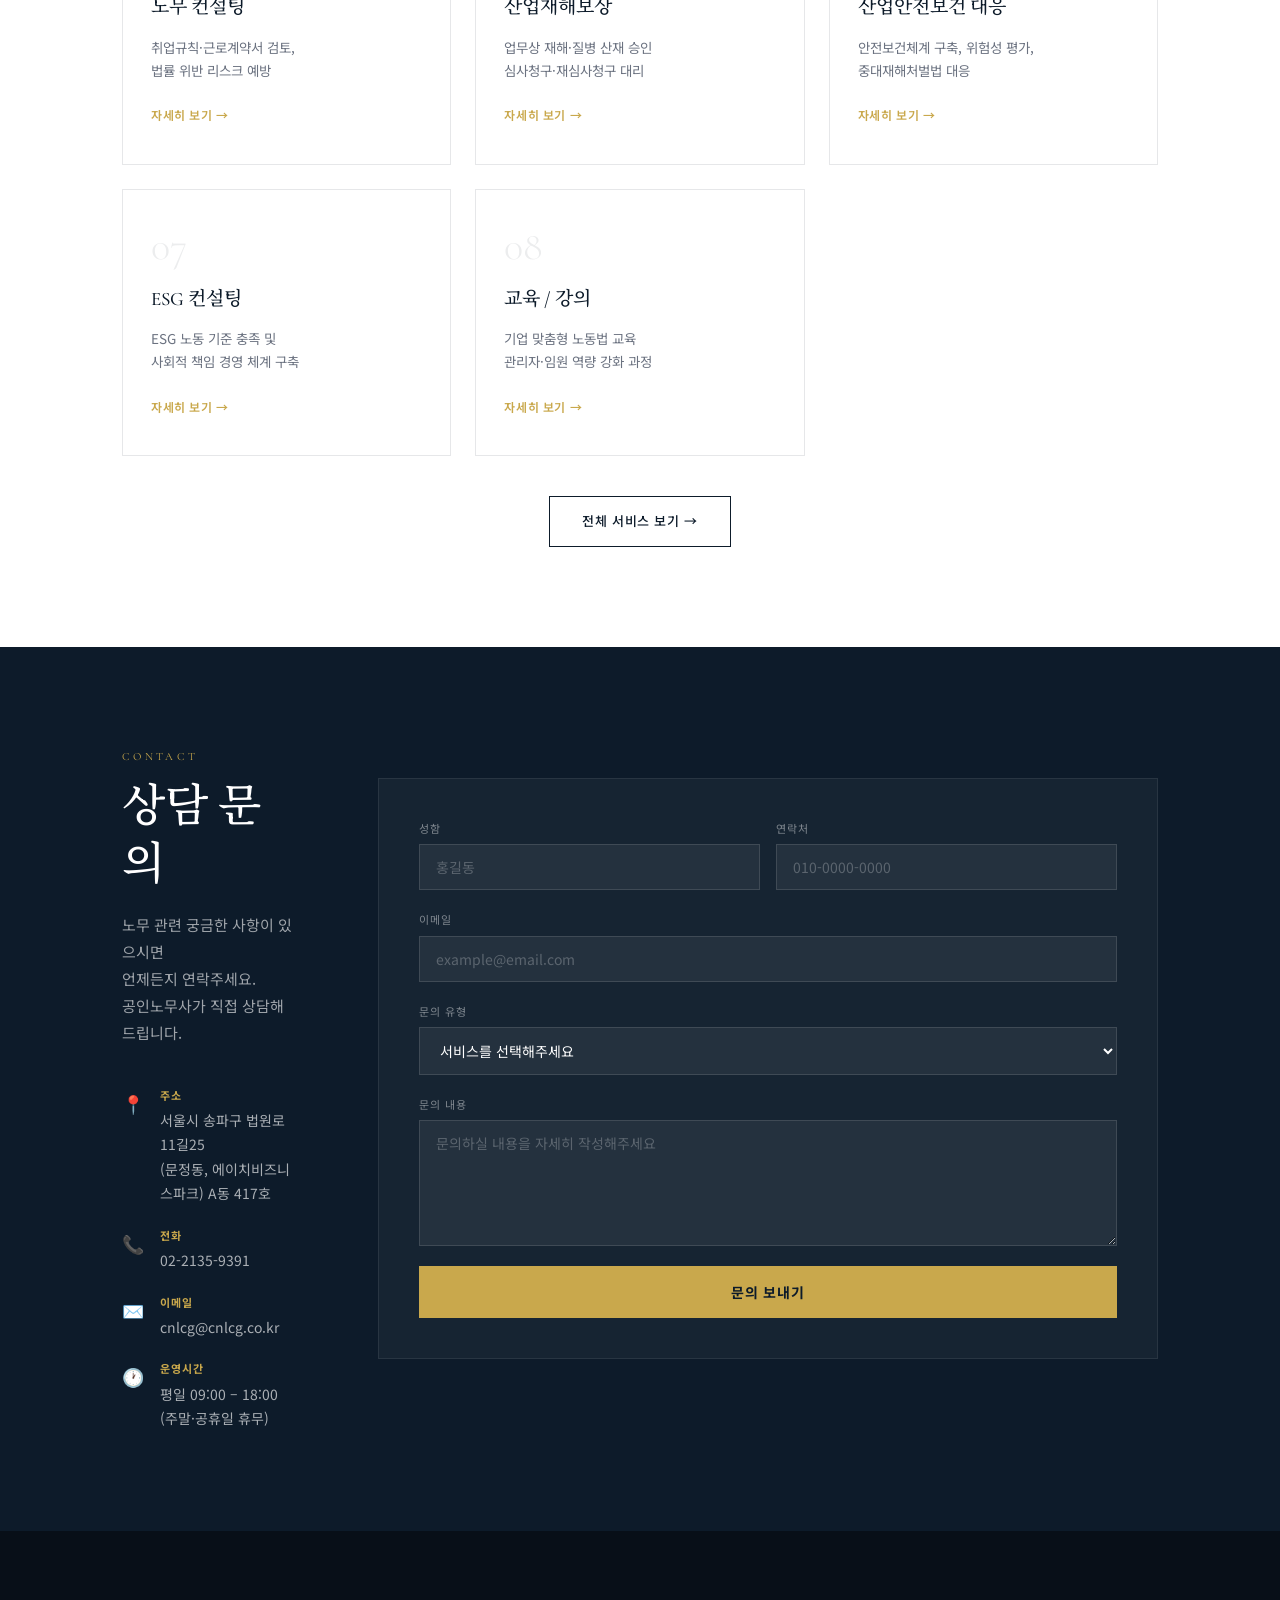
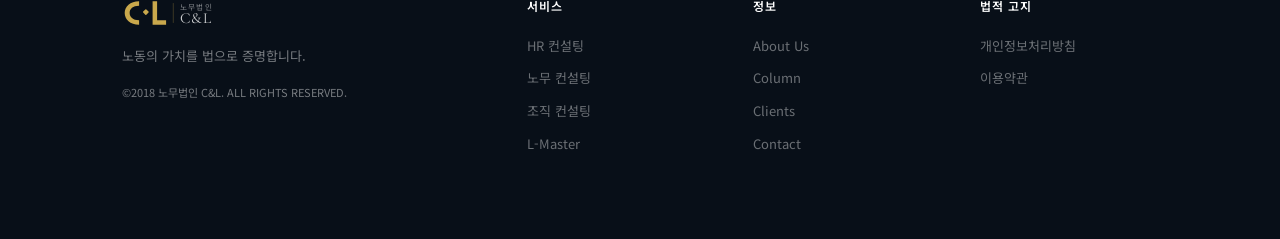
==== commit aa798c41: "Add files via upload" ====
--- a/index.html
+++ b/index.html
@@ -23,7 +23,13 @@
     </a>
     <nav class="nav-links">
       <a href="index.html"   class="nav-link active">Home</a>
-      <a href="about.html"   class="nav-link">About Us</a>
+      <div class="nav-dropdown">
+        <a class="nav-link">About Us ▾</a>
+        <div class="dropdown-menu">
+          <a href="about.html">법인 소개</a>
+          <a href="director.html">대표자 소개</a>
+        </div>
+      </div>
       <a href="service.html" class="nav-link">Service</a>
       <a href="lmaster.html" class="nav-link lmaster-link">L-Master</a>
       <a href="column.html"  class="nav-link">Column</a>
@@ -159,7 +165,7 @@
         </div>
       </div>
       <div class="contact-form-wrap">
-        <form class="contact-form" onsubmit="handleSubmit(event)">
+        <form class="contact-form" action="https://formspree.io/f/maqpvwqd" method="POST">
           <div class="form-row">
             <div class="form-group"><label>성함</label><input type="text" placeholder="홍길동" required/></div>
             <div class="form-group"><label>연락처</label><input type="tel" placeholder="010-0000-0000" required/></div>
--- a/style.css
+++ b/style.css
@@ -1121,3 +1121,101 @@
   .testi-grid{grid-template-columns:1fr}
   .cl-box{width:130px;height:60px}
 }
+
+/* ────────────────────────────────────
+   Contact 페이지 — 흰 배경 재정의
+──────────────────────────────────── */
+.contact-page-body .contact-section {
+  background: #fff !important;
+  color: var(--navy) !important;
+}
+.contact-page-body .section-label { color: var(--gold) !important; }
+.contact-page-body .contact-section .section-title { color: var(--navy) !important; }
+.contact-page-body .contact-desc { color: #374151 !important; }
+.contact-page-body .contact-item p { color: #6b7280 !important; }
+.contact-page-body .contact-item strong { color: var(--gold) !important; }
+
+/* 폼 배경 — 흰 배경이므로 연한 회색으로 */
+.contact-page-body .contact-form-wrap {
+  background: #f9f7f3 !important;
+  border: 1px solid rgba(13,27,42,.1) !important;
+}
+.contact-page-body .contact-form label {
+  color: var(--navy) !important;
+}
+.contact-page-body .contact-form input,
+.contact-page-body .contact-form select,
+.contact-page-body .contact-form textarea {
+  background: #fff !important;
+  border: 1.5px solid rgba(13,27,42,.15) !important;
+  color: var(--navy) !important;
+}
+.contact-page-body .contact-form select {
+  appearance: none !important;
+  -webkit-appearance: none !important;
+  background: #fff url("data:image/svg+xml,%3Csvg xmlns='http://www.w3.org/2000/svg' width='12' height='8' viewBox='0 0 12 8'%3E%3Cpath d='M1 1l5 5 5-5' stroke='%230d1b2a' stroke-width='1.8' fill='none' stroke-linecap='round'/%3E%3C/svg%3E") no-repeat right 14px center !important;
+}
+.contact-page-body .contact-form select option {
+  background: #fff !important;
+  color: var(--navy) !important;
+}
+.contact-page-body .contact-form input::placeholder,
+.contact-page-body .contact-form textarea::placeholder {
+  color: #9ca3af !important;
+}
+.contact-page-body .contact-form input:focus,
+.contact-page-body .contact-form select:focus,
+.contact-page-body .contact-form textarea:focus {
+  border-color: var(--gold) !important;
+  outline: none;
+}
+
+/* index.html 의 contact section — 기존 navy 배경 유지 */
+/* (별도 override 불필요, 원래 .contact-section 스타일 그대로) */
+
+/* ── Nav Dropdown ── */
+.nav-dropdown {
+  position: relative;
+  display: inline-flex;
+  align-items: center;
+}
+.nav-dropdown > .nav-link::after {
+  content: none; /* 드롭다운 부모는 밑줄 없애기 */
+}
+.dropdown-menu {
+  visibility: hidden;
+  opacity: 0;
+  pointer-events: none;
+  position: absolute;
+  top: calc(100% + 10px);
+  left: 50%;
+  transform: translateX(-50%);
+  background: var(--navy);
+  border: 1px solid rgba(201,168,76,.25);
+  border-top: 2px solid var(--gold);
+  min-width: 148px;
+  z-index: 9999;
+  padding: 6px 0;
+  box-shadow: 0 8px 28px rgba(0,0,0,.3);
+  transition: opacity .18s ease, visibility .18s ease;
+}
+.nav-dropdown:hover .dropdown-menu {
+  visibility: visible;
+  opacity: 1;
+  pointer-events: auto;
+}
+.dropdown-menu a {
+  display: block;
+  padding: 11px 20px;
+  font-size: 13px;
+  color: rgba(255,255,255,.72);
+  text-decoration: none;
+  white-space: nowrap;
+  transition: color .15s, background .15s;
+  font-family: var(--ff-sans);
+  letter-spacing: .02em;
+}
+.dropdown-menu a:hover {
+  color: var(--gold);
+  background: rgba(201,168,76,.08);
+}
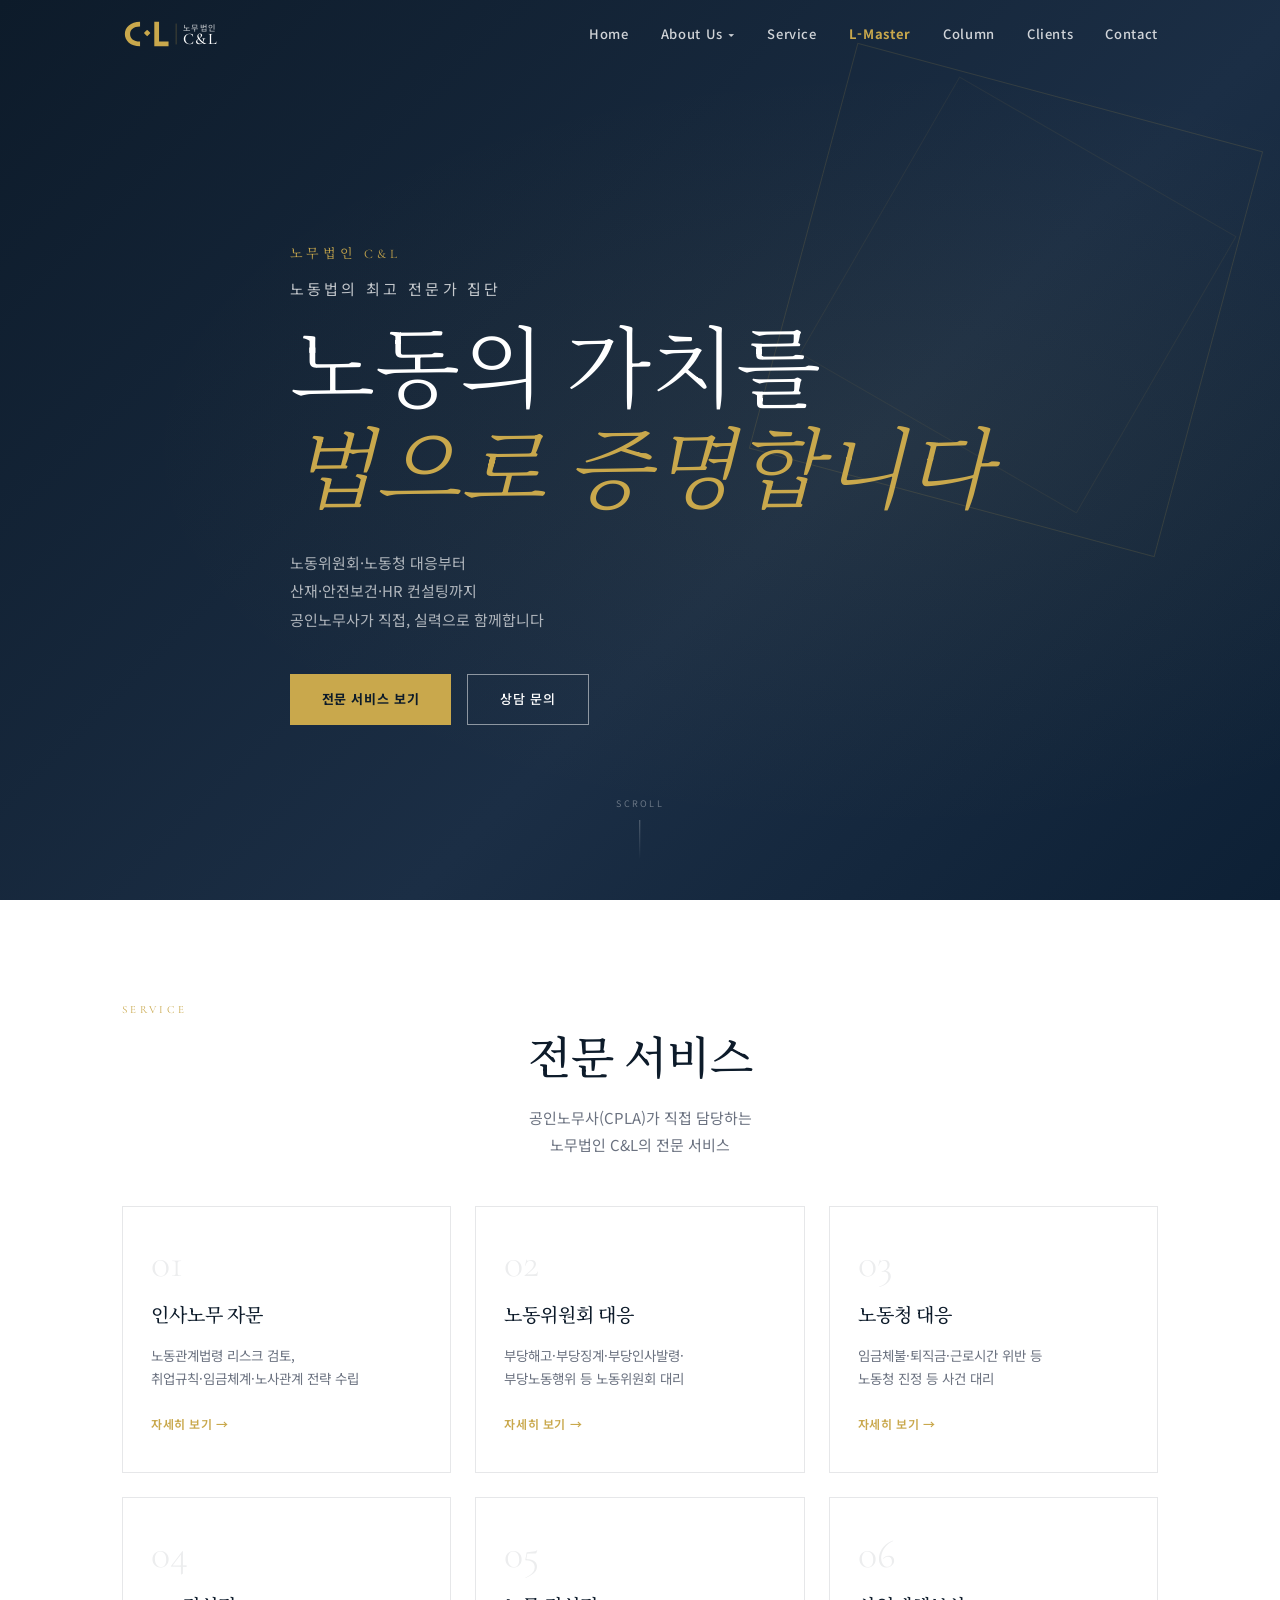
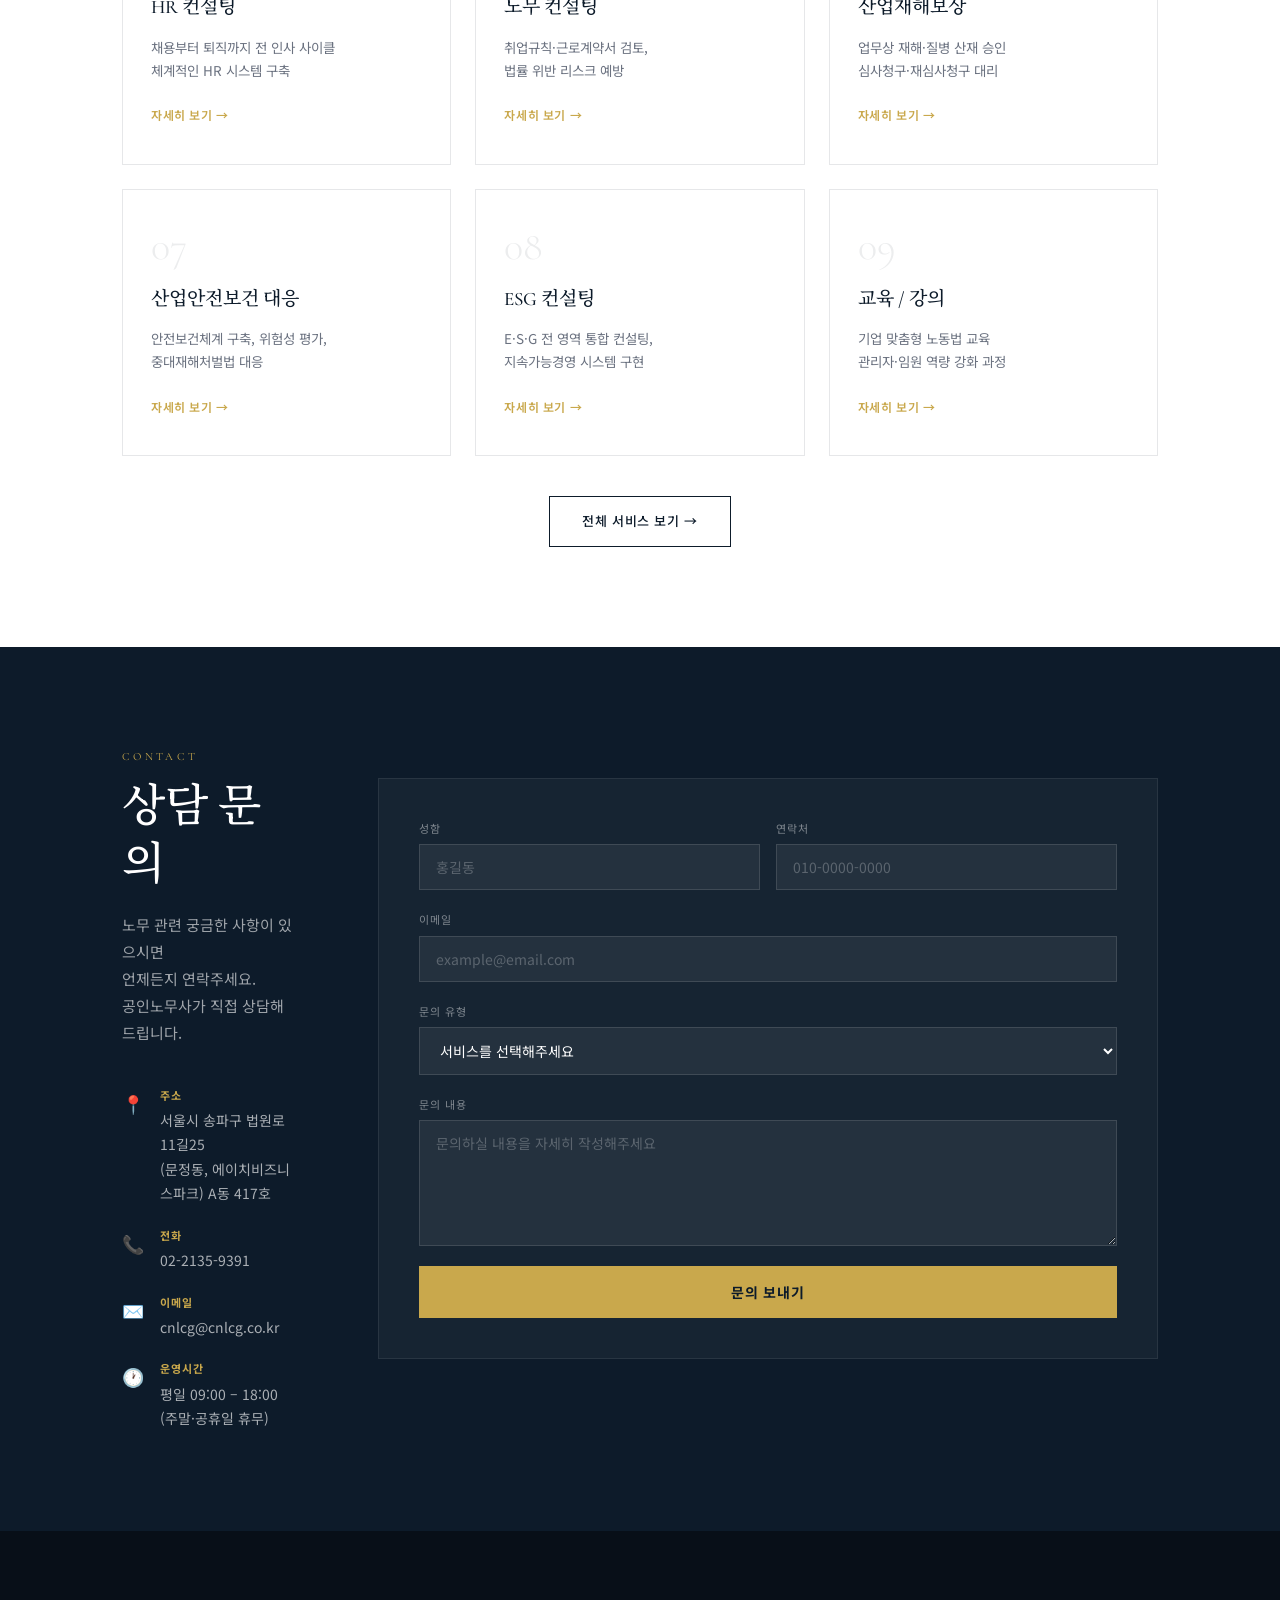
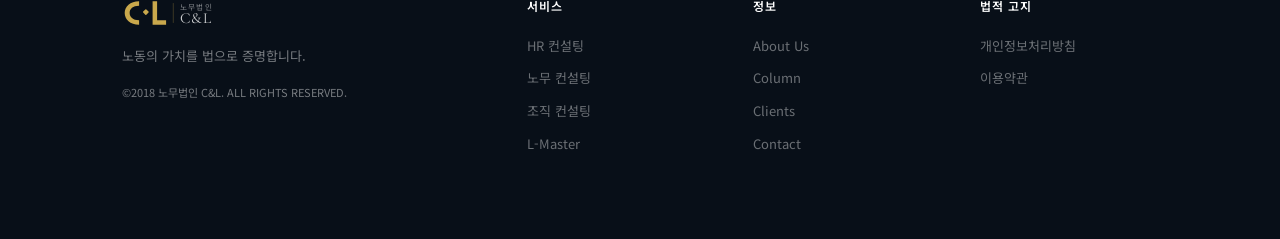
==== commit 5ba45b40: "Add files via upload" ====
--- a/index.html
+++ b/index.html
@@ -79,48 +79,54 @@
     <div class="service-grid">
       <div class="service-card">
         <div class="service-num">01</div>
+        <h3>인사노무 자문</h3>
+        <p>노동관계법령 리스크 검토,<br/>취업규칙·임금체계·노사관계 전략 수립</p>
+        <a href="service.html#advisory" class="service-link">자세히 보기 →</a>
+      </div>
+      <div class="service-card">
+        <div class="service-num">02</div>
         <h3>노동위원회 대응</h3>
         <p>부당해고·부당징계·부당인사발령·<br/>부당노동행위 등 노동위원회 대리</p>
         <a href="service.html#labor-committee" class="service-link">자세히 보기 →</a>
       </div>
       <div class="service-card">
-        <div class="service-num">02</div>
+        <div class="service-num">03</div>
         <h3>노동청 대응</h3>
-        <p>임금체불·퇴직금·근로시간 위반 등<br/>고용노동부 진정·고소 사건 대리</p>
+        <p>임금체불·퇴직금·근로시간 위반 등<br/>노동청 진정 등 사건 대리</p>
         <a href="service.html#labor-office" class="service-link">자세히 보기 →</a>
       </div>
       <div class="service-card">
-        <div class="service-num">03</div>
+        <div class="service-num">04</div>
         <h3>HR 컨설팅</h3>
         <p>채용부터 퇴직까지 전 인사 사이클<br/>체계적인 HR 시스템 구축</p>
         <a href="service.html#hr" class="service-link">자세히 보기 →</a>
       </div>
       <div class="service-card">
-        <div class="service-num">04</div>
+        <div class="service-num">05</div>
         <h3>노무 컨설팅</h3>
         <p>취업규칙·근로계약서 검토,<br/>법률 위반 리스크 예방</p>
         <a href="service.html#labor-consulting" class="service-link">자세히 보기 →</a>
       </div>
       <div class="service-card">
-        <div class="service-num">05</div>
+        <div class="service-num">06</div>
         <h3>산업재해보상</h3>
         <p>업무상 재해·질병 산재 승인<br/>심사청구·재심사청구 대리</p>
         <a href="service.html#industrial-accident" class="service-link">자세히 보기 →</a>
       </div>
       <div class="service-card">
-        <div class="service-num">06</div>
+        <div class="service-num">07</div>
         <h3>산업안전보건 대응</h3>
         <p>안전보건체계 구축, 위험성 평가,<br/>중대재해처벌법 대응</p>
         <a href="service.html#safety" class="service-link">자세히 보기 →</a>
       </div>
       <div class="service-card">
-        <div class="service-num">07</div>
+        <div class="service-num">08</div>
         <h3>ESG 컨설팅</h3>
-        <p>ESG 노동 기준 충족 및<br/>사회적 책임 경영 체계 구축</p>
+        <p>E·S·G 전 영역 통합 컨설팅,<br/>지속가능경영 시스템 구현</p>
         <a href="service.html#esg" class="service-link">자세히 보기 →</a>
       </div>
       <div class="service-card">
-        <div class="service-num">08</div>
+        <div class="service-num">09</div>
         <h3>교육 / 강의</h3>
         <p>기업 맞춤형 노동법 교육<br/>관리자·임원 역량 강화 과정</p>
         <a href="service.html#lecture" class="service-link">자세히 보기 →</a>
@@ -175,9 +181,17 @@
             <label>문의 유형</label>
             <select>
               <option value="">서비스를 선택해주세요</option>
-              <option>HR 컨설팅</option><option>노무 컨설팅</option><option>조직 컨설팅</option>
-              <option>임금 관리 컨설팅</option><option>ESG 컨설팅</option><option>강의 / 교육</option>
-              <option>L-Master (노동위원회 서면)</option><option>기타</option>
+              <option>인사노무 자문</option>
+              <option>노동위원회 대응</option>
+              <option>노동청 대응</option>
+              <option>HR 컨설팅</option>
+              <option>노무 컨설팅</option>
+              <option>산업재해보상</option>
+              <option>산업안전보건 대응</option>
+              <option>ESG 컨설팅</option>
+              <option>교육 / 강의</option>
+              <option>L-Master (노동위원회 서면 대리)</option>
+              <option>기타</option>
             </select>
           </div>
           <div class="form-group"><label>문의 내용</label><textarea placeholder="문의하실 내용을 자세히 작성해주세요" rows="5" required></textarea></div>
--- a/style.css
+++ b/style.css
@@ -1179,27 +1179,28 @@
   display: inline-flex;
   align-items: center;
 }
-.nav-dropdown > .nav-link::after {
-  content: none; /* 드롭다운 부모는 밑줄 없애기 */
-}
+.nav-dropdown > .nav-link::after { content: none; }
 .dropdown-menu {
   visibility: hidden;
   opacity: 0;
   pointer-events: none;
   position: absolute;
-  top: calc(100% + 10px);
+  top: 100%;
   left: 50%;
   transform: translateX(-50%);
+  padding-top: 10px; /* 갭 유지 — 마우스가 이탈 안 하게 */
+  z-index: 9999;
+}
+.dropdown-menu-inner {
   background: var(--navy);
   border: 1px solid rgba(201,168,76,.25);
   border-top: 2px solid var(--gold);
   min-width: 148px;
-  z-index: 9999;
   padding: 6px 0;
   box-shadow: 0 8px 28px rgba(0,0,0,.3);
-  transition: opacity .18s ease, visibility .18s ease;
-}
-.nav-dropdown:hover .dropdown-menu {
+}
+.nav-dropdown:hover .dropdown-menu,
+.dropdown-menu:hover {
   visibility: visible;
   opacity: 1;
   pointer-events: auto;
@@ -1211,9 +1212,9 @@
   color: rgba(255,255,255,.72);
   text-decoration: none;
   white-space: nowrap;
-  transition: color .15s, background .15s;
   font-family: var(--ff-sans);
   letter-spacing: .02em;
+  transition: color .15s, background .15s;
 }
 .dropdown-menu a:hover {
   color: var(--gold);
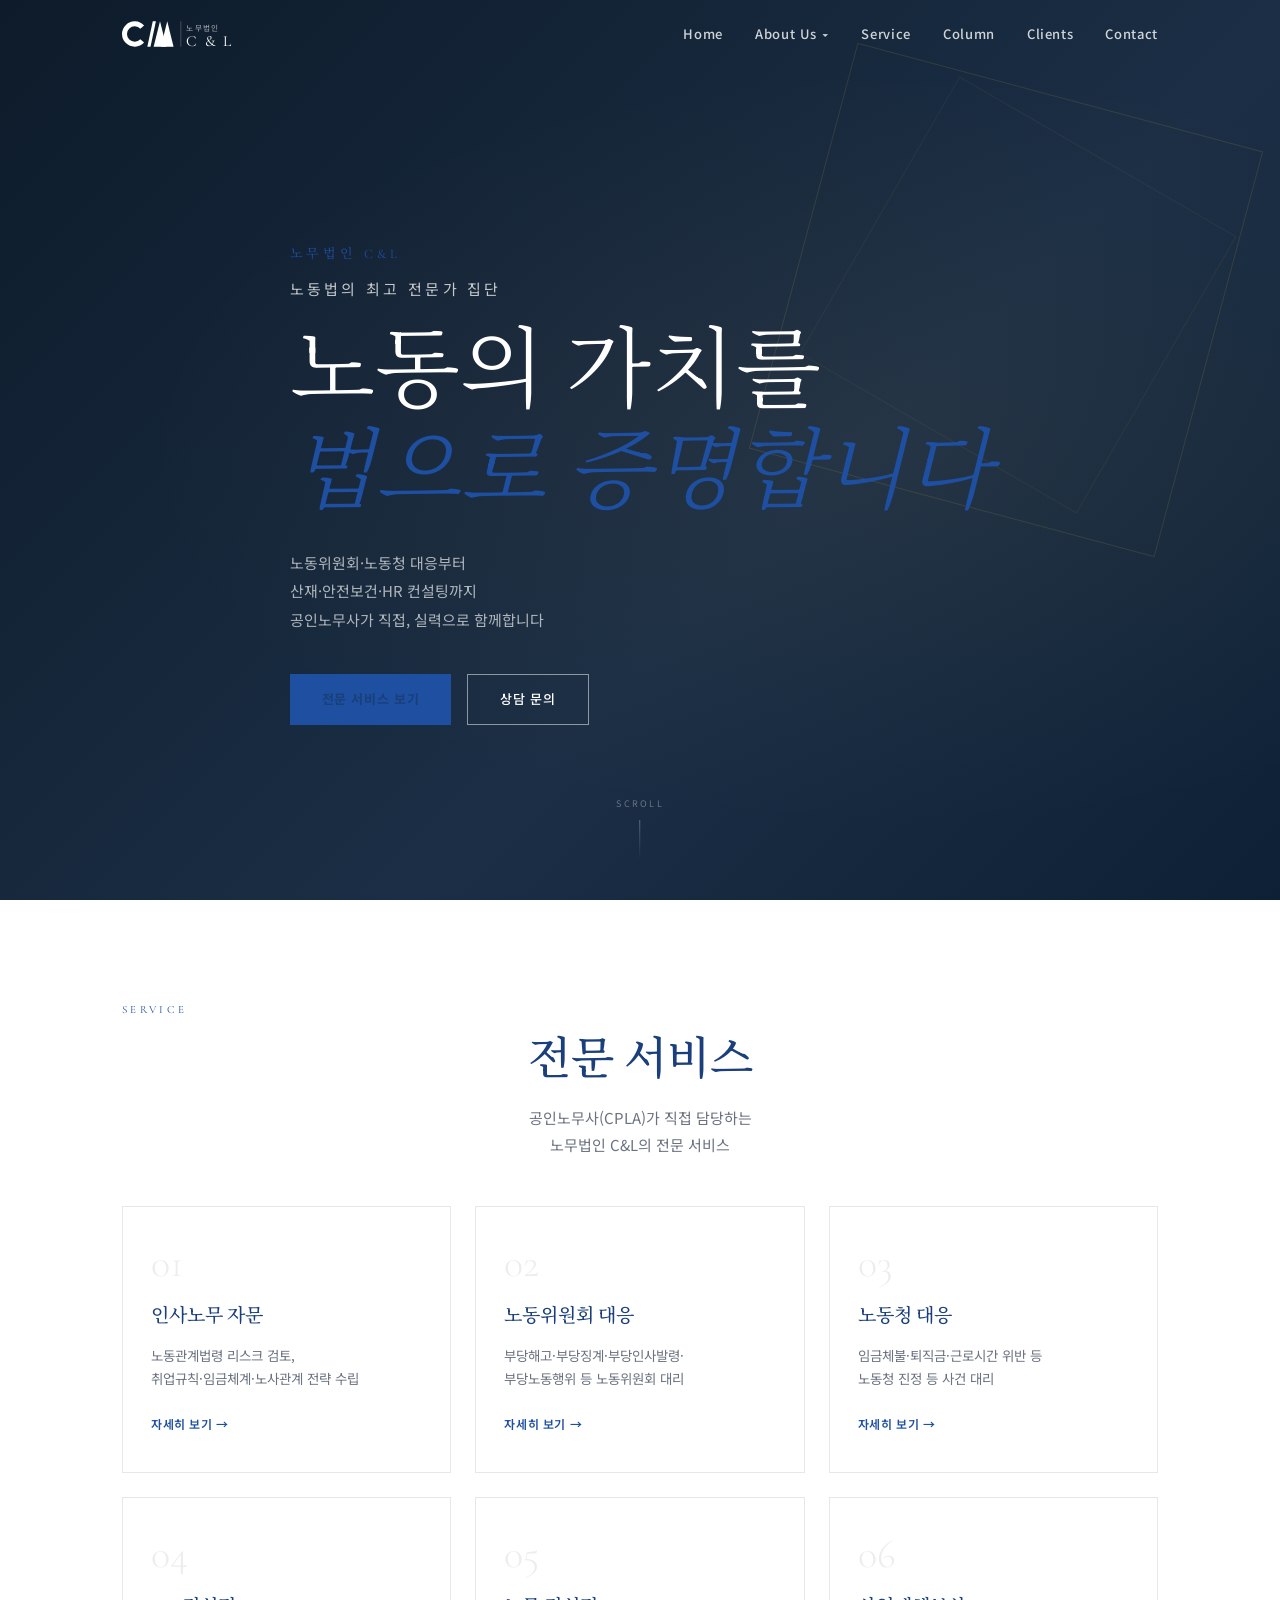
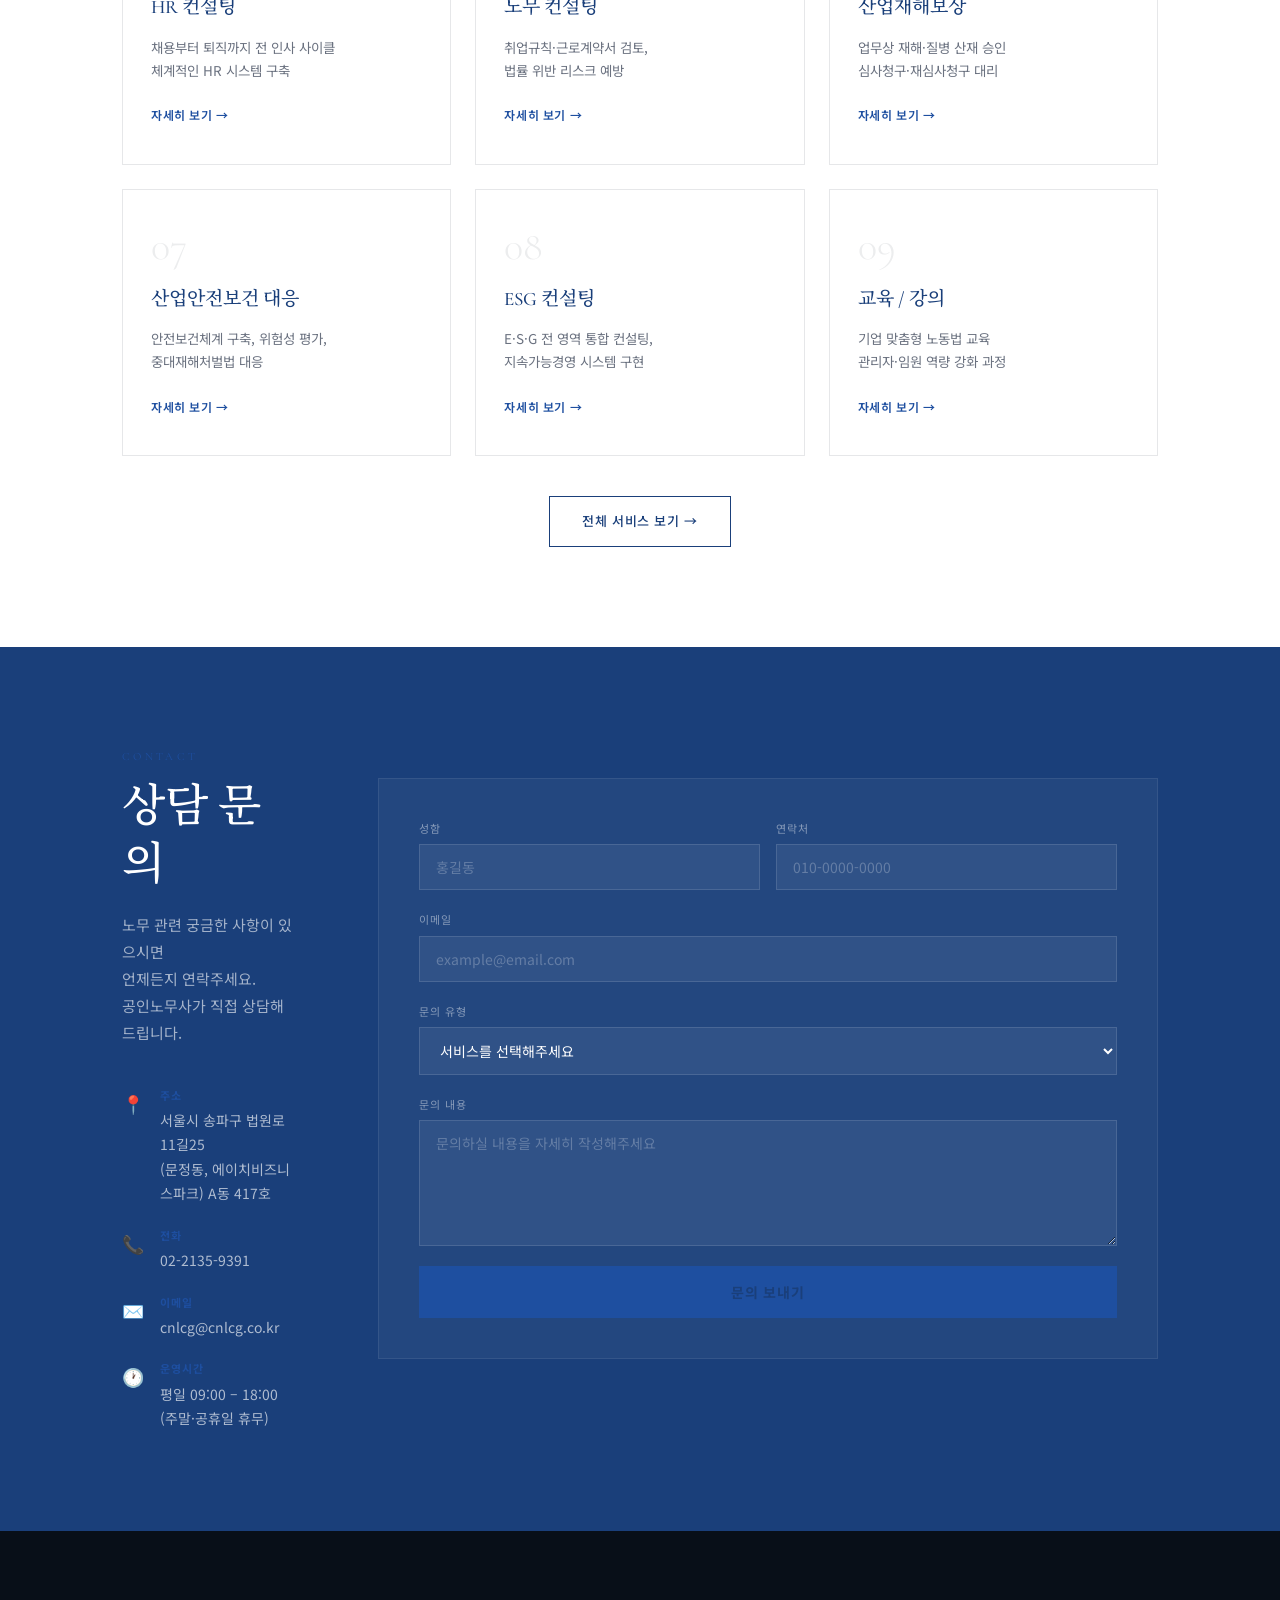
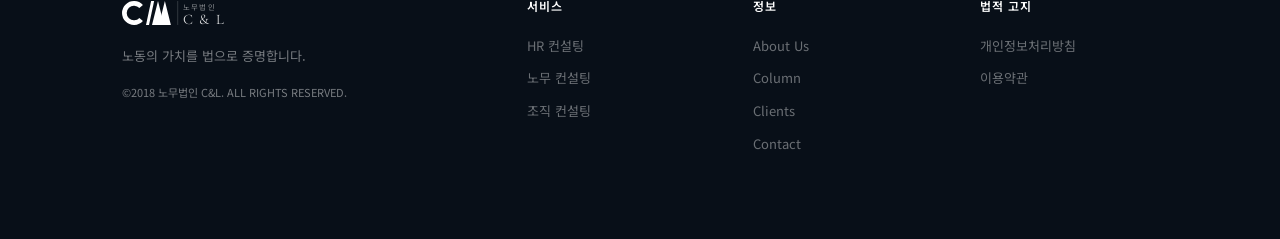
==== commit 20ac88f3: "Add files via upload" ====
--- a/index.html
+++ b/index.html
@@ -12,14 +12,15 @@
 <header class="nav-header" id="navbar">
   <div class="nav-inner">
     <a href="index.html" class="logo">
-      <svg class="logo-svg" viewBox="0 0 148 40" fill="none">
-        <path d="M19 7 C9 7 3 13 3 20 C3 27 9 33 19 33 L19 28 C12 28 8.5 24.5 8.5 20 C8.5 15.5 12 12 19 12 Z" fill="#c9a84c"/>
-        <rect x="24" y="16.5" width="5" height="5" rx="0.8" fill="#c9a84c" transform="rotate(45 26.5 19)"/>
-        <path d="M34 7 L34 33 L49 33 L49 28 L39 28 L39 7 Z" fill="#c9a84c"/>
-        <line x1="57" y1="9" x2="57" y2="31" stroke="rgba(201,168,76,0.3)" stroke-width="1"/>
-        <text x="64" y="17" font-family="'Noto Sans KR',sans-serif" font-size="8.5" font-weight="500" fill="rgba(255,255,255,0.65)" letter-spacing="1.5">노무법인</text>
-        <text x="64" y="31" font-family="'Cormorant Garamond',serif" font-size="17" font-weight="500" fill="#ffffff" letter-spacing="1.5">C&amp;L</text>
-      </svg>
+      <svg class="logo-svg" viewBox="0 0 160 42" fill="none">
+          <path d="M24.4,11.6 A14,14 0 1,0 24.4,30.4 L20.3,26.7 A8.5,8.5 0 1,1 20.3,15.3 Z" fill="#ffffff"/>
+          <polygon points="28,35 31.5,35 37.5,7 34,7" fill="#ffffff"/>
+          <polygon points="35,35 42,7 49,35" fill="#ffffff"/>
+          <polygon points="43,35 50,7 57,35" fill="#ffffff"/>
+          <line x1="65" y1="7" x2="65" y2="35" stroke="rgba(255,255,255,0.3)" stroke-width="0.8"/>
+          <text x="71" y="18" font-family="'Noto Sans KR',sans-serif" font-size="8.5" fill="rgba(255,255,255,0.65)" letter-spacing="1.5">노무법인</text>
+          <text x="71" y="34" font-family="'Cormorant Garamond',serif" font-size="17" fill="#ffffff" letter-spacing="2">C &amp; L</text>
+        </svg>
     </a>
     <nav class="nav-links">
       <a href="index.html"   class="nav-link active">Home</a>
@@ -31,7 +32,6 @@
         </div>
       </div>
       <a href="service.html" class="nav-link">Service</a>
-      <a href="lmaster.html" class="nav-link lmaster-link">L-Master</a>
       <a href="column.html"  class="nav-link">Column</a>
       <a href="clients.html" class="nav-link">Clients</a>
       <a href="contact.html" class="nav-link">Contact</a>
@@ -42,8 +42,7 @@
     <a href="index.html"   class="mob-link">Home</a>
     <a href="about.html"   class="mob-link">About Us</a>
     <a href="service.html" class="mob-link">Service</a>
-    <a href="lmaster.html" class="mob-link">L-Master</a>
-    <a href="column.html"  class="mob-link">Column</a>
+      <a href="column.html"  class="mob-link">Column</a>
     <a href="clients.html" class="mob-link">Clients</a>
     <a href="contact.html" class="mob-link">Contact</a>
   </div>
@@ -207,20 +206,21 @@
   <div class="container">
     <div class="footer-grid">
       <div class="footer-brand">
-        <svg class="footer-logo-svg" viewBox="0 0 148 40" fill="none">
-          <path d="M19 7 C9 7 3 13 3 20 C3 27 9 33 19 33 L19 28 C12 28 8.5 24.5 8.5 20 C8.5 15.5 12 12 19 12 Z" fill="#c9a84c"/>
-          <rect x="24" y="16.5" width="5" height="5" rx="0.8" fill="#c9a84c" transform="rotate(45 26.5 19)"/>
-          <path d="M34 7 L34 33 L49 33 L49 28 L39 28 L39 7 Z" fill="#c9a84c"/>
-          <line x1="57" y1="9" x2="57" y2="31" stroke="rgba(201,168,76,0.3)" stroke-width="1"/>
-          <text x="64" y="17" font-family="'Noto Sans KR',sans-serif" font-size="8.5" fill="rgba(255,255,255,0.5)" letter-spacing="1.5">노무법인</text>
-          <text x="64" y="31" font-family="'Cormorant Garamond',serif" font-size="17" fill="rgba(255,255,255,0.8)" letter-spacing="1.5">C&amp;L</text>
+        <svg class="footer-logo-svg" viewBox="0 0 160 42" fill="none">
+          <path d="M24.4,11.6 A14,14 0 1,0 24.4,30.4 L20.3,26.7 A8.5,8.5 0 1,1 20.3,15.3 Z" fill="#ffffff"/>
+          <polygon points="28,35 31.5,35 37.5,7 34,7" fill="#ffffff"/>
+          <polygon points="35,35 42,7 49,35" fill="#ffffff"/>
+          <polygon points="43,35 50,7 57,35" fill="#ffffff"/>
+          <line x1="65" y1="7" x2="65" y2="35" stroke="rgba(255,255,255,0.25)" stroke-width="0.8"/>
+          <text x="71" y="18" font-family="'Noto Sans KR',sans-serif" font-size="8.5" fill="rgba(255,255,255,0.55)" letter-spacing="1.5">노무법인</text>
+          <text x="71" y="34" font-family="'Cormorant Garamond',serif" font-size="17" fill="rgba(255,255,255,0.85)" letter-spacing="2">C &amp; L</text>
         </svg>
         <p>노동의 가치를 법으로 증명합니다.</p>
         <p class="footer-copy">©2018 노무법인 C&amp;L. ALL RIGHTS RESERVED.</p>
       </div>
       <div class="footer-links"><h4>서비스</h4>
         <a href="service.html">HR 컨설팅</a><a href="service.html">노무 컨설팅</a>
-        <a href="service.html">조직 컨설팅</a><a href="lmaster.html">L-Master</a>
+        <a href="service.html">조직 컨설팅</a>
       </div>
       <div class="footer-links"><h4>정보</h4>
         <a href="about.html">About Us</a><a href="column.html">Column</a>
--- a/style.css
+++ b/style.css
@@ -2,10 +2,10 @@
 *, *::before, *::after { box-sizing: border-box; margin: 0; padding: 0; }
 
 :root {
-  --navy:    #0d1b2a;
-  --navy2:   #1b2e45;
-  --gold:    #c9a84c;
-  --gold2:   #e8c96a;
+  --navy:    #1a3f7a;
+  --navy2:   #1e4fa0;
+  --gold:    #1e4fa0;
+  --gold2:   #2d65c2;
   --cream:   #f5f0e8;
   --light:   #fafaf7;
   --gray:    #6b7280;
@@ -220,11 +220,6 @@
 
 .nav-link:hover, .nav-link.active { color: var(--white); }
 .nav-link:hover::after, .nav-link.active::after { transform: scaleX(1); }
-
-.lmaster-link {
-  color: var(--gold) !important;
-  font-weight: 700;
-}
 
 .hamburger {
   display: none;
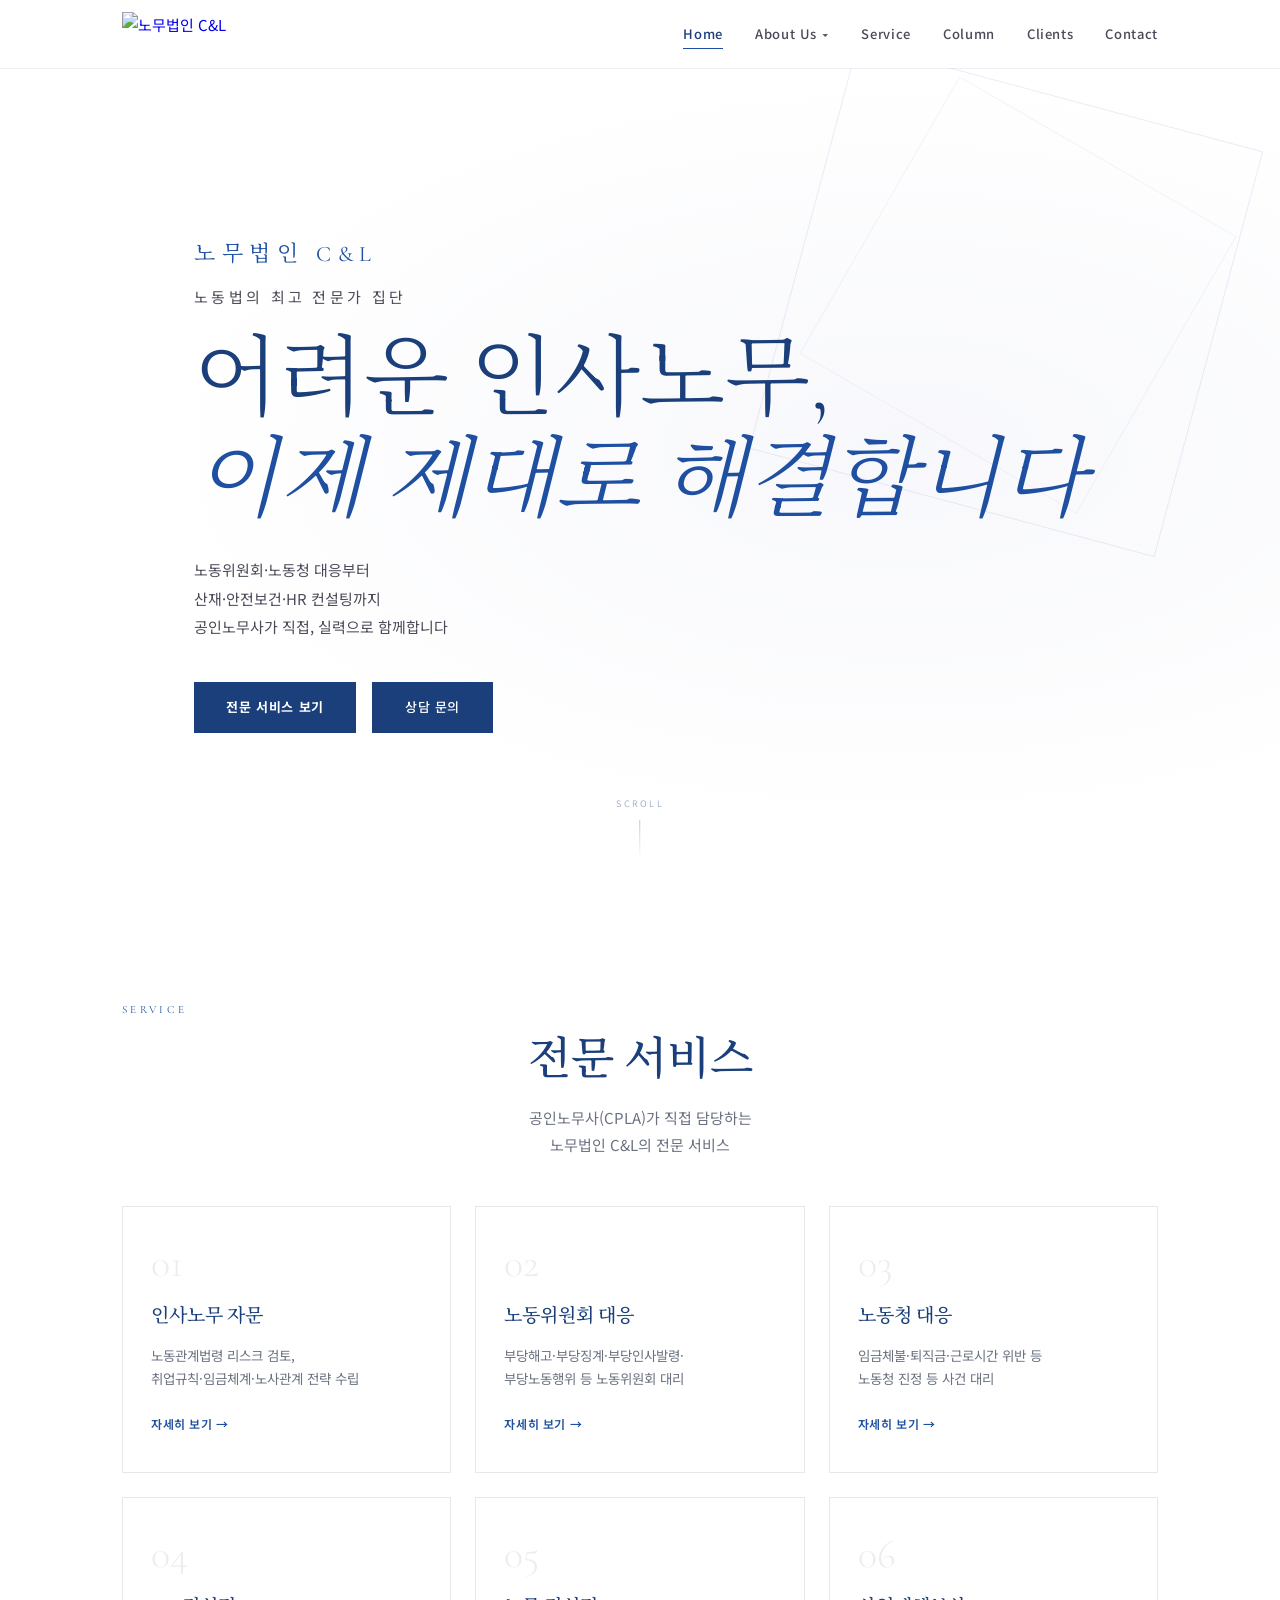
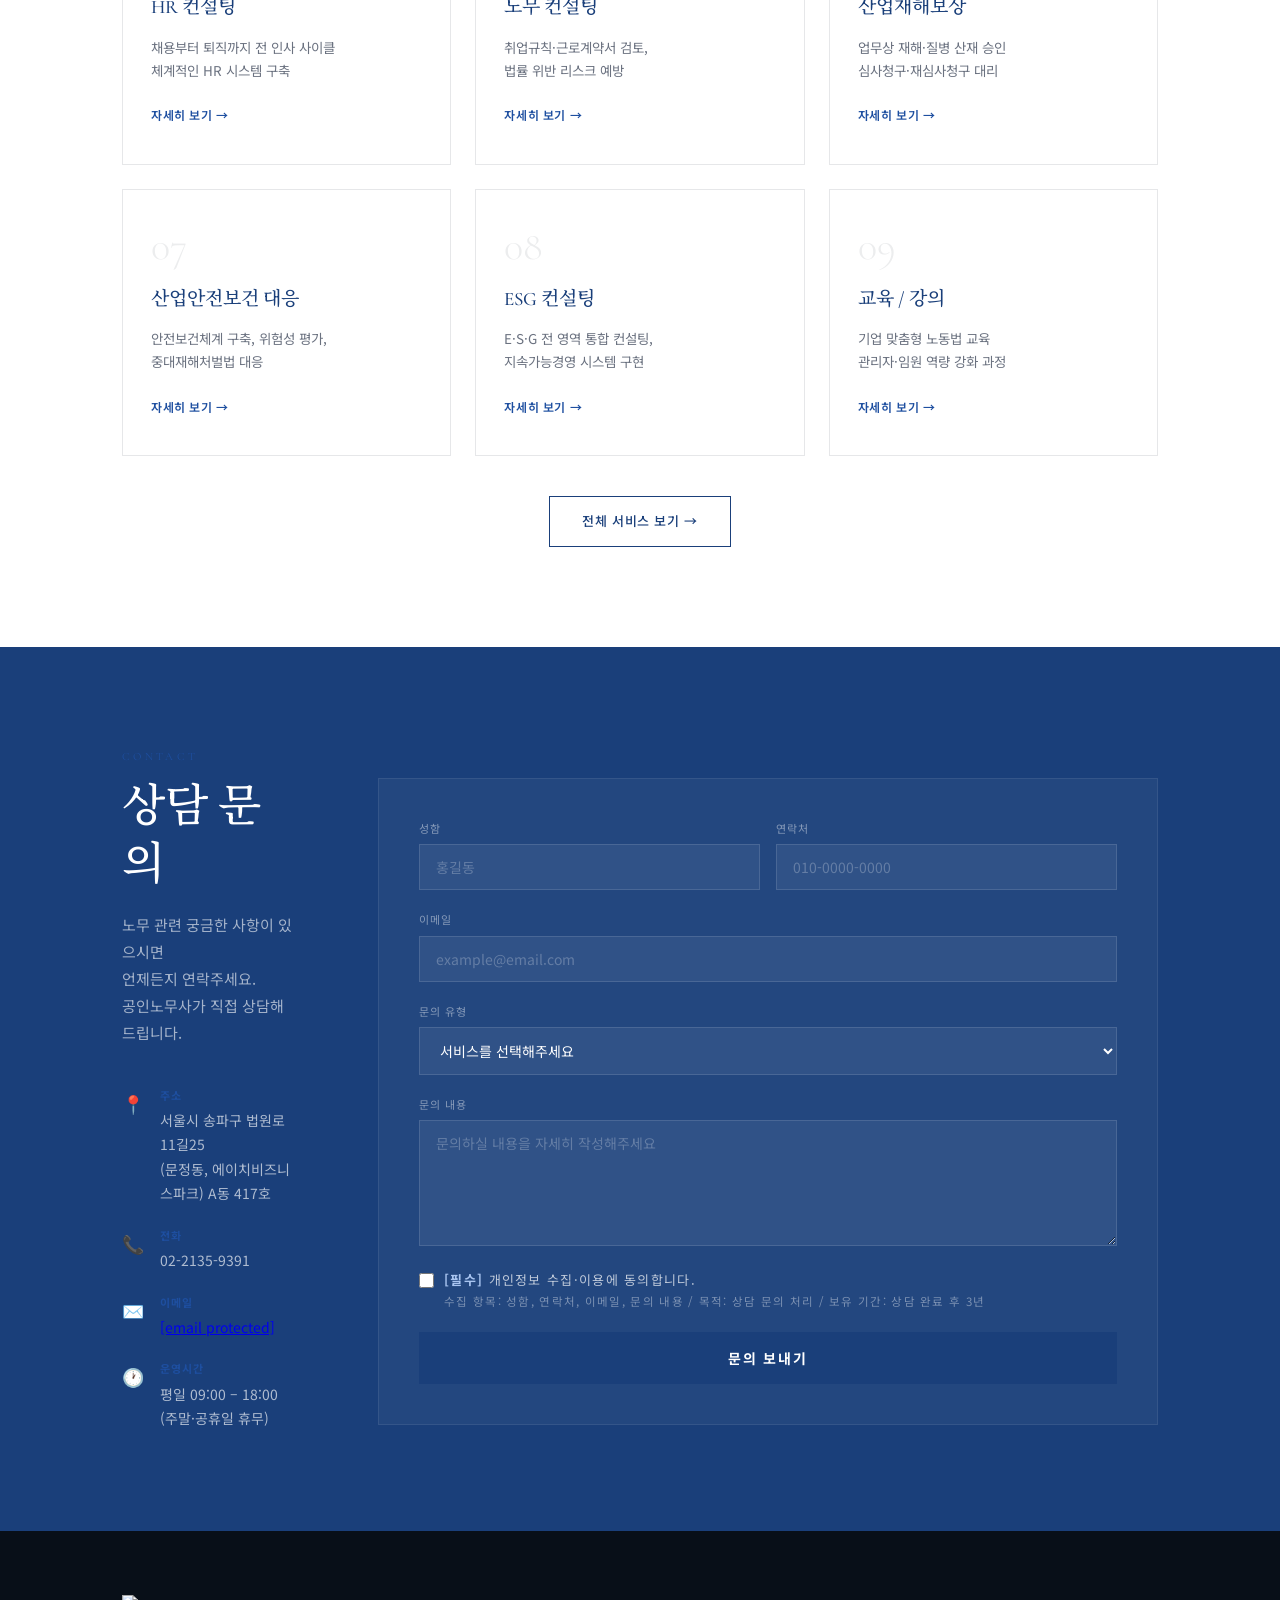
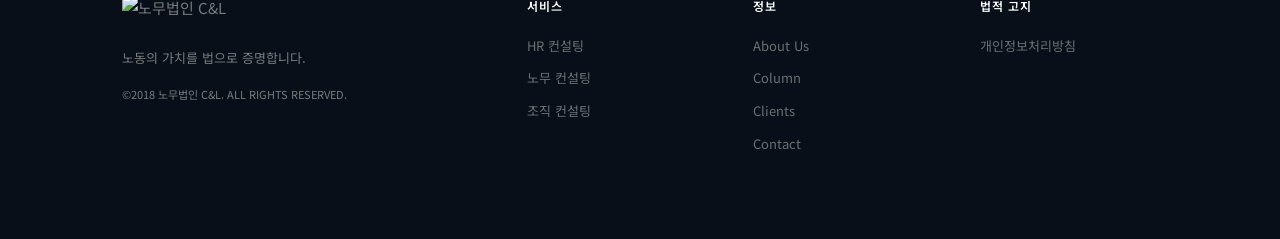
==== commit 4f2e0432: "Add files via upload" ====
--- a/index.html
+++ b/index.html
@@ -12,15 +12,7 @@
 <header class="nav-header" id="navbar">
   <div class="nav-inner">
     <a href="index.html" class="logo">
-      <svg class="logo-svg" viewBox="0 0 160 42" fill="none">
-          <path d="M24.4,11.6 A14,14 0 1,0 24.4,30.4 L20.3,26.7 A8.5,8.5 0 1,1 20.3,15.3 Z" fill="#ffffff"/>
-          <polygon points="28,35 31.5,35 37.5,7 34,7" fill="#ffffff"/>
-          <polygon points="35,35 42,7 49,35" fill="#ffffff"/>
-          <polygon points="43,35 50,7 57,35" fill="#ffffff"/>
-          <line x1="65" y1="7" x2="65" y2="35" stroke="rgba(255,255,255,0.3)" stroke-width="0.8"/>
-          <text x="71" y="18" font-family="'Noto Sans KR',sans-serif" font-size="8.5" fill="rgba(255,255,255,0.65)" letter-spacing="1.5">노무법인</text>
-          <text x="71" y="34" font-family="'Cormorant Garamond',serif" font-size="17" fill="#ffffff" letter-spacing="2">C &amp; L</text>
-        </svg>
+      <img src="logo_transparent.png" alt="노무법인 C&amp;L" style="height:44px;width:auto;display:block"/>
     </a>
     <nav class="nav-links">
       <a href="index.html"   class="nav-link active">Home</a>
@@ -55,7 +47,7 @@
   <div class="hero-content">
     <p class="hero-firm animate-up">노무법인 C&amp;L</p>
     <p class="hero-sub animate-up delay-1">노동법의 최고 전문가 집단</p>
-    <h1 class="hero-title animate-up delay-2">노동의 가치를<br/><em>법으로 증명합니다</em></h1>
+    <h1 class="hero-title animate-up delay-2">어려운 인사노무,<br/><em>이제 제대로 해결합니다</em></h1>
     <p class="hero-desc animate-up delay-3">
       노동위원회·노동청 대응부터<br/>산재·안전보건·HR 컨설팅까지<br/>공인노무사가 직접, 실력으로 함께합니다
     </p>
@@ -161,7 +153,7 @@
           </div>
           <div class="contact-item">
             <span class="contact-icon">✉️</span>
-            <div><strong>이메일</strong><p>cnlcg@cnlcg.co.kr</p></div>
+            <div><strong>이메일</strong><p><a href="/cdn-cgi/l/email-protection" class="__cf_email__" data-cfemail="cfaca1a3aca88faca1a3aca8e1aca0e1a4bd">[email&#160;protected]</a></p></div>
           </div>
           <div class="contact-item">
             <span class="contact-icon">🕐</span>
@@ -189,12 +181,18 @@
               <option>산업안전보건 대응</option>
               <option>ESG 컨설팅</option>
               <option>교육 / 강의</option>
-              <option>L-Master (노동위원회 서면 대리)</option>
               <option>기타</option>
             </select>
           </div>
           <div class="form-group"><label>문의 내용</label><textarea placeholder="문의하실 내용을 자세히 작성해주세요" rows="5" required></textarea></div>
-          <button type="submit" class="btn-primary full-width">문의 보내기</button>
+                    <div class="form-group" style="margin-top:4px">
+            <label style="display:flex;align-items:flex-start;gap:10px;cursor:pointer;font-size:13px;color:rgba(255,255,255,.7);line-height:1.6;font-weight:400">
+              <input type="checkbox" id="privacy-agree" required style="margin-top:3px;accent-color:#1a3f7a;width:15px;height:15px;flex-shrink:0"/>
+              <span><strong style="color:#a8c4f0">[필수]</strong> 개인정보 수집·이용에 동의합니다.<br/>
+              <small style="color:rgba(255,255,255,.4);font-size:11.5px">수집 항목: 성함, 연락처, 이메일, 문의 내용 / 목적: 상담 문의 처리 / 보유 기간: 상담 완료 후 3년</small></span>
+            </label>
+          </div>
+          <button type="submit" style="width:100%;text-align:center;padding:16px;background:#1a3f7a;color:#ffffff;border:none;font-family:var(--ff-sans);font-size:14px;font-weight:700;letter-spacing:.12em;cursor:pointer;transition:background .2s">문의 보내기</button>
         </form>
       </div>
     </div>
@@ -206,15 +204,7 @@
   <div class="container">
     <div class="footer-grid">
       <div class="footer-brand">
-        <svg class="footer-logo-svg" viewBox="0 0 160 42" fill="none">
-          <path d="M24.4,11.6 A14,14 0 1,0 24.4,30.4 L20.3,26.7 A8.5,8.5 0 1,1 20.3,15.3 Z" fill="#ffffff"/>
-          <polygon points="28,35 31.5,35 37.5,7 34,7" fill="#ffffff"/>
-          <polygon points="35,35 42,7 49,35" fill="#ffffff"/>
-          <polygon points="43,35 50,7 57,35" fill="#ffffff"/>
-          <line x1="65" y1="7" x2="65" y2="35" stroke="rgba(255,255,255,0.25)" stroke-width="0.8"/>
-          <text x="71" y="18" font-family="'Noto Sans KR',sans-serif" font-size="8.5" fill="rgba(255,255,255,0.55)" letter-spacing="1.5">노무법인</text>
-          <text x="71" y="34" font-family="'Cormorant Garamond',serif" font-size="17" fill="rgba(255,255,255,0.85)" letter-spacing="2">C &amp; L</text>
-        </svg>
+        <img src="logo_white.png" alt="노무법인 C&amp;L" class="footer-logo-img" style="height:40px;width:auto;display:block;margin-bottom:12px"/>
         <p>노동의 가치를 법으로 증명합니다.</p>
         <p class="footer-copy">©2018 노무법인 C&amp;L. ALL RIGHTS RESERVED.</p>
       </div>
@@ -227,11 +217,4 @@
         <a href="clients.html">Clients</a><a href="contact.html">Contact</a>
       </div>
       <div class="footer-links"><h4>법적 고지</h4>
-        <a href="#">개인정보처리방침</a><a href="#">이용약관</a>
-      </div>
-    </div>
-  </div>
-</footer>
-<script src="script.js"></script>
-</body>
-</html>
+        <a href="#">개인정보처리방침</a><a
--- a/style.css
+++ b/style.css
@@ -79,8 +79,8 @@
 /* ── BUTTONS ── */
 .btn-primary {
   display: inline-block;
-  background: var(--gold);
-  color: var(--navy);
+  background: #1a3f7a;
+  color: #ffffff;
   font-family: var(--ff-sans);
   font-weight: 700;
   font-size: 13px;
@@ -91,26 +91,27 @@
   cursor: pointer;
   transition: background 0.25s, transform 0.2s;
 }
-.btn-primary:hover { background: var(--gold2); transform: translateY(-2px); }
+.btn-primary:hover { background: #1e4fa0; transform: translateY(-2px); }
 
 .btn-outline {
   display: inline-block;
-  background: transparent;
-  color: var(--white);
+  background: #1a3f7a;
+  color: #ffffff;
   font-family: var(--ff-sans);
   font-weight: 500;
   font-size: 13px;
   letter-spacing: 0.05em;
   padding: 13px 32px;
   text-decoration: none;
-  border: 1.5px solid rgba(255,255,255,0.5);
+  border: 1.5px solid #1a3f7a;
   cursor: pointer;
-  transition: border-color 0.25s, color 0.25s, transform 0.2s;
-}
-.btn-outline:hover { border-color: var(--gold); color: var(--gold); transform: translateY(-2px); }
+  transition: background 0.25s, color 0.25s, transform 0.2s;
+}
+.btn-outline:hover { background: #1e4fa0; border-color: #1e4fa0; transform: translateY(-2px); }
 
 /* dark variant for non-hero */
 .btn-outline.dark {
+  background: transparent;
   color: var(--navy);
   border-color: var(--navy);
 }
@@ -122,11 +123,14 @@
   top: 0; left: 0; right: 0;
   z-index: 999;
   transition: background 0.35s, box-shadow 0.35s;
+  background: rgba(255,255,255,0.95);
+  backdrop-filter: blur(8px);
+  box-shadow: 0 1px 0 rgba(26,63,122,0.08);
 }
 
 .nav-header.scrolled {
-  background: var(--navy);
-  box-shadow: 0 2px 20px rgba(0,0,0,0.25);
+  background: rgba(255,255,255,0.98);
+  box-shadow: 0 2px 20px rgba(26,63,122,0.1);
 }
 
 .nav-inner {
@@ -155,41 +159,7 @@
   display: block;
 }
 
-/* ── L-MASTER BANNER (service section 하단) ── */
-.lmaster-banner {
-  margin-top: 56px;
-  background: var(--navy);
-  display: flex;
-  align-items: center;
-  justify-content: space-between;
-  gap: 32px;
-  padding: 40px 48px;
-  flex-wrap: wrap;
-}
-.lmaster-banner-label {
-  display: inline-block;
-  background: var(--gold);
-  color: var(--navy);
-  font-size: 10px;
-  font-weight: 700;
-  letter-spacing: 0.18em;
-  padding: 3px 10px;
-  margin-bottom: 10px;
-}
-.lmaster-banner-text strong {
-  display: block;
-  font-family: var(--ff-serif);
-  font-size: 22px;
-  font-weight: 500;
-  color: var(--white);
-  margin-bottom: 8px;
-  line-height: 1.3;
-}
-.lmaster-banner-text p {
-  color: rgba(255,255,255,0.55);
-  font-size: 14px;
-  line-height: 1.8;
-}
+/* ── L-MASTER BANNER removed ── */
 
 .nav-links {
   display: flex;
@@ -201,7 +171,7 @@
   font-size: 13px;
   font-weight: 500;
   letter-spacing: 0.05em;
-  color: rgba(255,255,255,0.8);
+  color: #4b4a58;
   text-decoration: none;
   transition: color 0.2s;
   position: relative;
@@ -218,7 +188,7 @@
   transform-origin: left;
 }
 
-.nav-link:hover, .nav-link.active { color: var(--white); }
+.nav-link:hover, .nav-link.active { color: var(--navy); }
 .nav-link:hover::after, .nav-link.active::after { transform: scaleX(1); }
 
 .hamburger {
@@ -234,25 +204,26 @@
   display: block;
   width: 24px;
   height: 2px;
-  background: var(--white);
+  background: #1a3f7a;
   transition: transform 0.3s, opacity 0.3s;
 }
 
 .mobile-menu {
   display: none;
   flex-direction: column;
-  background: var(--navy);
+  background: #ffffff;
   padding: 16px 32px 24px;
-  border-top: 1px solid rgba(255,255,255,0.1);
+  border-top: 1px solid rgba(26,63,122,0.1);
+  box-shadow: 0 8px 20px rgba(26,63,122,0.08);
 }
 .mobile-menu.open { display: flex; }
 .mob-link {
-  color: rgba(255,255,255,0.8);
+  color: #4b4a58;
   text-decoration: none;
   padding: 10px 0;
   font-size: 14px;
   font-weight: 500;
-  border-bottom: 1px solid rgba(255,255,255,0.07);
+  border-bottom: 1px solid rgba(26,63,122,0.07);
 }
 
 /* ── HERO ── */
@@ -262,16 +233,16 @@
   display: flex;
   align-items: center;
   overflow: hidden;
+  background: #ffffff;
 }
 
 .hero-bg {
   position: absolute;
   inset: 0;
-  background:
-    linear-gradient(135deg, #0d1b2a 0%, #1b2e45 60%, #0d2035 100%);
-}
-
-/* decorative geometric lines */
+  background: #ffffff;
+}
+
+/* decorative geometric lines - 파란 계열로 변경 */
 .hero-bg::before {
   content: '';
   position: absolute;
@@ -279,7 +250,7 @@
   right: 5%;
   width: 420px;
   height: 420px;
-  border: 1px solid rgba(201,168,76,0.15);
+  border: 1px solid rgba(61,74,176,0.1);
   transform: rotate(15deg);
 }
 .hero-bg::after {
@@ -289,14 +260,14 @@
   right: 8%;
   width: 320px;
   height: 320px;
-  border: 1px solid rgba(201,168,76,0.08);
+  border: 1px solid rgba(61,74,176,0.06);
   transform: rotate(30deg);
 }
 
 .hero-overlay {
   position: absolute;
   inset: 0;
-  background: radial-gradient(ellipse at 70% 50%, rgba(201,168,76,0.06) 0%, transparent 60%);
+  background: radial-gradient(ellipse at 70% 50%, rgba(61,74,176,0.04) 0%, transparent 60%);
 }
 
 .hero-content {
@@ -312,13 +283,13 @@
   font-size: 15px;
   letter-spacing: 0.22em;
   text-transform: uppercase;
-  color: rgba(255,255,255,0.75);
+  color: #4b4a58;
   margin-bottom: 20px;
   font-weight: 400;
 }
 .hero-firm {
   font-family: var(--ff-serif);
-  font-size: 13px;
+  font-size: 22px;
   letter-spacing: 0.3em;
   text-transform: uppercase;
   color: var(--gold);
@@ -342,7 +313,7 @@
   font-size: clamp(3rem, 7vw, 5.5rem);
   font-weight: 300;
   line-height: 1.15;
-  color: var(--white);
+  color: var(--navy);
   margin-bottom: 24px;
 }
 .hero-title em {
@@ -351,7 +322,7 @@
 }
 
 .hero-desc {
-  color: rgba(255,255,255,0.65);
+  color: #4b4a58;
   font-size: 15px;
   line-height: 1.9;
   margin-bottom: 40px;
@@ -378,12 +349,12 @@
 .hero-scroll-indicator span {
   font-size: 9px;
   letter-spacing: 0.25em;
-  color: rgba(255,255,255,0.35);
+  color: rgba(26,63,122,0.4);
 }
 .scroll-line {
   width: 1px;
   height: 40px;
-  background: linear-gradient(to bottom, rgba(255,255,255,0.3), transparent);
+  background: linear-gradient(to bottom, rgba(26,63,122,0.3), transparent);
   animation: scrollPulse 2s ease-in-out infinite;
 }
 @keyframes scrollPulse {
@@ -1187,12 +1158,12 @@
   z-index: 9999;
 }
 .dropdown-menu-inner {
-  background: var(--navy);
-  border: 1px solid rgba(201,168,76,.25);
+  background: #ffffff;
+  border: 1px solid rgba(26,63,122,.15);
   border-top: 2px solid var(--gold);
   min-width: 148px;
   padding: 6px 0;
-  box-shadow: 0 8px 28px rgba(0,0,0,.3);
+  box-shadow: 0 8px 28px rgba(26,63,122,.12);
 }
 .nav-dropdown:hover .dropdown-menu,
 .dropdown-menu:hover {
@@ -1204,7 +1175,7 @@
   display: block;
   padding: 11px 20px;
   font-size: 13px;
-  color: rgba(255,255,255,.72);
+  color: #4b4a58;
   text-decoration: none;
   white-space: nowrap;
   font-family: var(--ff-sans);
@@ -1212,6 +1183,6 @@
   transition: color .15s, background .15s;
 }
 .dropdown-menu a:hover {
-  color: var(--gold);
-  background: rgba(201,168,76,.08);
-}
+  color: var(--navy);
+  background: rgba(26,63,122,.05);
+}
